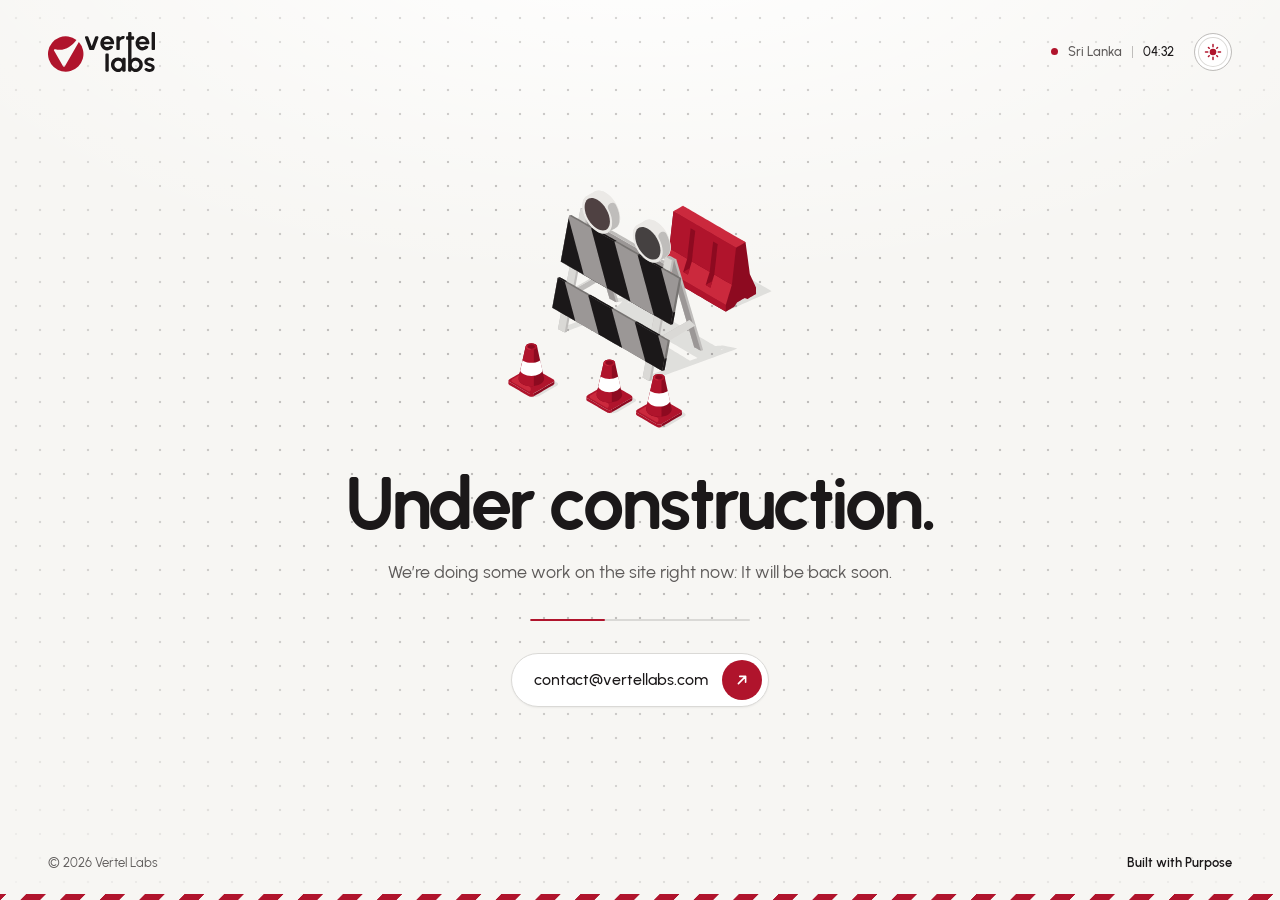
==== index.html @ 3da1b3e1 "add under-construction site first commit, and first publish" ====
<!DOCTYPE html>
<html lang="en">
<head>
  <meta charset="utf-8">
  <meta name="viewport" content="width=device-width, initial-scale=1">
  <meta name="robots" content="noindex, nofollow">
  <title>Vertel Labs</title>
  <meta name="description" content="vertellabs.com is under construction. Write to contact@vertellabs.com.">
  <link rel="canonical" href="https://vertellabs.com/">

  <!-- Vertel Labs brand (from website-kit) -->
  <link rel="preload" href="fonts/VertelRound-Regular.woff2" as="font" type="font/woff2" crossorigin>
  <link rel="preload" href="fonts/VertelRound-Bold.woff2" as="font" type="font/woff2" crossorigin>
  <link rel="stylesheet" href="css/vertel-round.css">
  <link rel="stylesheet" href="css/tokens.css">
  <link rel="icon" href="favicon.ico" sizes="48x48">
  <link rel="icon" href="favicon.svg" type="image/svg+xml">
  <link rel="apple-touch-icon" href="apple-touch-icon.png">
  <link rel="manifest" href="site.webmanifest">
  <meta name="theme-color" content="#F7F6F3" media="(prefers-color-scheme: light)">
  <meta name="theme-color" content="#141213" media="(prefers-color-scheme: dark)">
  <!-- Use the visitor's saved light/dark choice before the page paints (no flash). -->
  <script>document.documentElement.className+=' js intro-on';try{var t=localStorage.getItem('vl-theme');if(t==='light'||t==='dark')document.documentElement.setAttribute('data-theme',t)}catch(e){}</script>

  <meta property="og:type" content="website">
  <meta property="og:site_name" content="Vertel Labs">
  <meta property="og:title" content="Vertel Labs — under construction">
  <meta property="og:description" content="vertellabs.com is under construction. Write to contact@vertellabs.com.">
  <meta property="og:url" content="https://vertellabs.com/">
  <meta property="og:image" content="https://vertellabs.com/icon-512.png">

  <link rel="stylesheet" href="css/site.css?v=14">
</head>
<body class="uc">

  <!-- Intro while the page loads (DRAFT — logo motion isn't in the brand docs yet):
       the Vertel coin is traced, fills in, empties, and the line wipes away, on the dot background.
       It fades out once the page has loaded and the coin is full. Only shows when JavaScript runs.
       Path copied unchanged from assets/coin/crimson/vertel-mark-crimson.svg. -->
  <div class="intro" id="intro" aria-hidden="true">
    <svg class="coin-loader" viewBox="0 0 256 256">
      <path class="cl-coin" pathLength="100" d="M201.92 60.65 L123.2 197 A6 6 0 0 1 112.8 197 L62.74 110.28 A6 6 0 0 1 69.29 100.87 C119.03 113.8 159.35 86.73 188.51 48.38 A100 100 0 1 0 201.92 60.65 Z"/>
    </svg>
  </div>

  <header class="top wrap">
    <a class="logo" href="./" aria-label="Vertel Labs home">
      <img class="only-light" src="logo/vertel-logo-two-line-crimson.svg" alt="Vertel Labs" width="107" height="40">
      <img class="only-dark" src="logo/vertel-logo-two-line-on-dark.svg" alt="Vertel Labs" width="107" height="40">
    </a>
    <div class="top-right">
      <p class="local" aria-label="Local time in Sri Lanka">
        <span class="dot" aria-hidden="true"></span>
        <span>Sri Lanka</span>
        <span class="local-sep" aria-hidden="true"></span>
        <span class="local-time" id="clock">GMT+5:30</span>
      </p>

      <!-- Light/dark switch: a coin. Front = sun or moon, back = Vertel coin mark. -->
      <button class="theme-coin" type="button" id="theme-coin" aria-label="Switch to dark mode" title="Switch light / dark">
        <span class="coin" aria-hidden="true">
          <span class="coin-face coin-front">
            <!-- Vertel Labs light icon: solid sun, long rays at the four main points, short between (like ruler marks) -->
            <svg class="icon-sun" viewBox="0 0 24 24"><circle cx="12" cy="12" r="4.4" fill="currentColor"/><path d="M19 12h3M12 19v3M5 12H2M12 5V2M17.02 17.02l1.06 1.06M6.98 17.02l-1.06 1.06M6.98 6.98L5.92 5.92M17.02 6.98l1.06-1.06" stroke="currentColor" stroke-width="2" stroke-linecap="round"/></svg>
            <!-- Vertel Labs dark icon: slim solid crescent with softened tips, and one small dot -->
            <svg class="icon-moon" viewBox="0 0 24 24"><path d="M8.02 4.81A8.6 8.6 0 1 0 19.19 15.98A8 8 0 0 1 8.02 4.81Z" fill="currentColor" stroke="currentColor" stroke-width="1.3" stroke-linejoin="round"/><circle cx="18.6" cy="5.6" r="1.2" fill="currentColor"/></svg>
          </span>
          <span class="coin-face coin-back">
            <img class="coin-mark only-light" src="logo/vertel-mark-crimson-small.svg" alt="" width="20" height="20">
            <img class="coin-mark only-dark" src="logo/vertel-mark-on-dark-small.svg" alt="" width="20" height="20">
          </span>
        </span>
      </button>
    </div>
  </header>

  <main class="uc-main wrap">
    <div class="uc-art">
      <img class="only-light" src="img/under-construction.svg?v=3" alt="Road barrier with a flashing light and traffic cones" width="805" height="726">
      <img class="only-dark" src="img/under-construction-dark.svg?v=3" alt="Road barrier with a flashing light and traffic cones" width="805" height="726">
    </div>

    <div class="uc-copy">
      <h1>Under construction.</h1>
      <p class="lead">We’re doing some work on the site right now. It will be back soon.</p>

      <div class="progress" aria-hidden="true"><span></span></div>

      <a class="contact-pill" href="mailto:contact@vertellabs.com" aria-label="Email us at contact@vertellabs.com">
        <span class="cp-text">contact@vertellabs.com</span>
        <span class="cp-go" aria-hidden="true">
          <svg viewBox="0 0 20 20"><path d="M6 14L14 6m-6.5 0H14v6.5" fill="none" stroke="currentColor" stroke-width="1.8" stroke-linecap="round" stroke-linejoin="round"/></svg>
        </span>
      </a>
    </div>
  </main>

  <footer class="uc-foot">
    <div class="wrap uc-foot-inner">
      <span>© <span id="year">2026</span> Vertel Labs</span>
      <span class="promise">Built with Purpose</span>
    </div>
    <div class="tape" aria-hidden="true"></div>
  </footer>

  <script src="js/site.js?v=12" defer></script>
</body>
</html>
---- css/vertel-round.css ----
/* Vertel Round v2 — the Vertel Labs brand font.
   Urbanist (SIL OFL 1.1) with every corner rounded like the Vertel Labs logo.
   1. Copy fonts-web/* to /fonts/ on your site.   2. Link this file.   3. Add the preload lines (README). */

@font-face { font-family: "Vertel Round"; font-weight: 400; font-style: normal; font-display: swap;
  src: url("../fonts/VertelRound-Regular.woff2") format("woff2"), url("../fonts/VertelRound-Regular.woff") format("woff"); }
@font-face { font-family: "Vertel Round"; font-weight: 500; font-style: normal; font-display: swap;
  src: url("../fonts/VertelRound-Medium.woff2") format("woff2"), url("../fonts/VertelRound-Medium.woff") format("woff"); }
@font-face { font-family: "Vertel Round"; font-weight: 600; font-style: normal; font-display: swap;
  src: url("../fonts/VertelRound-SemiBold.woff2") format("woff2"), url("../fonts/VertelRound-SemiBold.woff") format("woff"); }
@font-face { font-family: "Vertel Round"; font-weight: 700; font-style: normal; font-display: swap;
  src: url("../fonts/VertelRound-Bold.woff2") format("woff2"), url("../fonts/VertelRound-Bold.woff") format("woff"); }

/* Metric-matched stand-in: while the font downloads (or if it is blocked), the system font is resized
   to take up the same space, so the page does not jump when Vertel Round arrives. */
@font-face { font-family: "Vertel Round Fallback"; font-weight: 100 500;
  src: local("Arial"), local("ArialMT"), local("Liberation Sans"), local("Helvetica"), local("Roboto");
  size-adjust: 97.27%; ascent-override: 97.67%; descent-override: 25.7%; line-gap-override: 0%; }
@font-face { font-family: "Vertel Round Fallback"; font-weight: 600 900;
  src: local("Arial Bold"), local("Arial-BoldMT"), local("Liberation Sans Bold"), local("Helvetica Bold"), local("Roboto Bold");
  size-adjust: 94.55%; ascent-override: 100.48%; descent-override: 26.44%; line-gap-override: 0%; }

:root {
  --font-brand: "Vertel Round", "Vertel Round Fallback", system-ui, -apple-system, "Segoe UI", Roboto, Arial, sans-serif;
}
body { font-family: var(--font-brand); font-weight: 400; }
h1, h2, h3, h4, strong, b { font-weight: 700; }
---- css/tokens.css ----
/* Vertel Labs brand tokens v1.0.0 — keep in sync with tokens.json (change both together).
   Use the role variables (--vl-bg, --vl-text, --vl-accent …) in your CSS; they switch for dark mode automatically. */
:root {
  --vl-crimson: #B0142C;
  --vl-crimson-on-dark: #E73B4E;
  --vl-ground-light: #F7F6F3;
  --vl-ground-dark: #141213;
  --vl-ink: #1B1819;
  --vl-paper: #FFFFFF;
  --vl-crimson-50: #FFF2F1;
  --vl-crimson-100: #FDE3E2;
  --vl-crimson-200: #FAC7C6;
  --vl-crimson-300: #F6A2A1;
  --vl-crimson-400: #F07477;
  --vl-crimson-500: #E73B4E;
  --vl-crimson-600: #CB293D;
  --vl-crimson-700: #B0142C;
  --vl-crimson-800: #8D0A20;
  --vl-crimson-900: #6E0316;
  --vl-crimson-950: #4F000C;
  --vl-neutral-50: #F7F6F3;
  --vl-neutral-100: #EBE9E6;
  --vl-neutral-200: #DAD9D6;
  --vl-neutral-300: #BFBDBB;
  --vl-neutral-400: #9B9796;
  --vl-neutral-500: #777472;
  --vl-neutral-600: #5D5A59;
  --vl-neutral-700: #454141;
  --vl-neutral-800: #2E2A2B;
  --vl-neutral-900: #1B1819;
  --vl-neutral-950: #141213;
  --vl-font: "Vertel Round", "Vertel Round Fallback", system-ui, -apple-system, "Segoe UI", Roboto, Arial, sans-serif;
  --vl-bg: #F7F6F3;
  --vl-surface: #FFFFFF;
  --vl-surface-2: #EBE9E6;
  --vl-border: #DAD9D6;
  --vl-border-strong: #BFBDBB;
  --vl-text: #1B1819;
  --vl-text-muted: #5D5A59;
  --vl-accent: #B0142C;
  --vl-accent-hover: #8D0A20;
  --vl-on-accent: #FFFFFF;
  --vl-accent-soft: #FFF2F1;
  --vl-link: #B0142C;
  --vl-focus: #B0142C;
  color-scheme: light dark;
}
@media (prefers-color-scheme: dark) {
  :root:not([data-theme="light"]) {
    --vl-bg: #141213;
    --vl-surface: #1B1819;
    --vl-surface-2: #2E2A2B;
    --vl-border: #454141;
    --vl-border-strong: #5D5A59;
    --vl-text: #F7F6F3;
    --vl-text-muted: #9B9796;
    --vl-accent: #E73B4E;
    --vl-accent-hover: #F07477;
    --vl-on-accent: #141213;
    --vl-accent-soft: #4F000C;
    --vl-link: #E73B4E;
    --vl-focus: #E73B4E;
  }
}
:root[data-theme="dark"] {
  --vl-bg: #141213;
  --vl-surface: #1B1819;
  --vl-surface-2: #2E2A2B;
  --vl-border: #454141;
  --vl-border-strong: #5D5A59;
  --vl-text: #F7F6F3;
  --vl-text-muted: #9B9796;
  --vl-accent: #E73B4E;
  --vl-accent-hover: #F07477;
  --vl-on-accent: #141213;
  --vl-accent-soft: #4F000C;
  --vl-link: #E73B4E;
  --vl-focus: #E73B4E;
}
---- css/site.css ----
/* Vertel Labs — under construction page.
   Every colour comes from tokens.css (var(--vl-…)). Dark mode follows the visitor's device
   until they choose with the coin switch in the header. */

*, *::before, *::after { box-sizing: border-box; }
html { -webkit-text-size-adjust: 100%; }
body {
  margin: 0;
  font-family: var(--vl-font);
  font-size: 17px;
  line-height: 1.6;
  color: var(--vl-text);
  background: var(--vl-bg);
  -webkit-font-smoothing: antialiased;
  -moz-osx-font-smoothing: grayscale;
}
img, svg { display: block; max-width: 100%; }
h1, h2, p { margin: 0; }
a { color: var(--vl-link); text-decoration: none; }
:focus-visible { outline: 2px solid var(--vl-focus); outline-offset: 3px; border-radius: 6px; }
::selection { background: var(--vl-accent); color: var(--vl-on-accent); }
a, button { -webkit-tap-highlight-color: transparent; }   /* no grey flash on phones */

:root {
  --gutter: clamp(20px, 5vw, 48px);
  --ease: cubic-bezier(.2, .7, .2, 1);
  --shadow: 0 1px 2px color-mix(in srgb, var(--vl-ink) 6%, transparent),
            0 24px 48px -16px color-mix(in srgb, var(--vl-ink) 22%, transparent);
}
.wrap { width: 100%; max-width: calc(1200px + var(--gutter) * 2); margin-inline: auto; padding-inline: var(--gutter); }

/* ── page layout ─────────────────────────────────────── */
body.uc {
  min-height: 100vh; min-height: 100dvh; display: flex; flex-direction: column; overflow-x: clip;
  position: relative; isolation: isolate;
  /* soft light falling from the top of the page */
  background:
    radial-gradient(90% 60% at 50% -10%, var(--vl-surface) 0%, transparent 70%) fixed,
    var(--vl-bg);
}
/* Whole-page dot grid: fine dots every 24px, strongest in the middle
   and fading out toward the edges so the page stays calm.
   After the intro, the dots spread out in a soft circle from the coin (screen centre):
   --dots-r grows from 0 to past the corners. */
@property --dots-r { syntax: "<length>"; inherits: false; initial-value: 0px; }
body.uc::before {
  content: ""; position: fixed; inset: 0; z-index: -1; pointer-events: none;
  background-image: radial-gradient(circle at center, var(--vl-border-strong) 1.2px, transparent 1.6px);
  background-size: 24px 24px;
  background-position: center center;
  --dots-r: calc(75vmax + 200px);
  -webkit-mask-image:
    radial-gradient(circle at 50% 50%, #000 calc(var(--dots-r) - 200px), transparent var(--dots-r)),
    radial-gradient(ellipse 80% 75% at 50% 45%, #000 30%, transparent 100%);
  mask-image:
    radial-gradient(circle at 50% 50%, #000 calc(var(--dots-r) - 200px), transparent var(--dots-r)),
    radial-gradient(ellipse 80% 75% at 50% 45%, #000 30%, transparent 100%);
  -webkit-mask-composite: source-in;
  mask-composite: intersect;
  transition: --dots-r 1.6s cubic-bezier(.25, .6, .2, 1);
}
/* while the intro is up the dots are hidden (8s safety in case the script never runs) */
.intro-on body.uc::before { --dots-r: 0px; animation: dots-safety 0s linear 8s forwards; }
@keyframes dots-safety { to { --dots-r: calc(75vmax + 200px); } }

.top {
  display: flex; align-items: center; justify-content: space-between; gap: 16px;
  padding-top: clamp(16px, 4vh, 32px); padding-bottom: clamp(12px, 3vh, 32px);
}
.logo { display: inline-block; border-radius: 4px; flex: none; }
.logo img { height: clamp(32px, 5vh, 40px); width: auto; }

/* header right: where we are + local time */
.local {
  display: inline-flex; align-items: center; gap: 10px;
  font-size: 13px; font-weight: 500; color: var(--vl-text-muted); white-space: nowrap;
}
.local-sep { width: 1px; height: 12px; background: var(--vl-border-strong); }
.local-time { color: var(--vl-text); font-variant-numeric: tabular-nums; }
.dot { position: relative; width: 7px; height: 7px; flex: none; border-radius: 50%; background: var(--vl-accent); }
.dot::after {
  content: ""; position: absolute; inset: -4px; border-radius: 50%;
  border: 1.5px solid var(--vl-accent); opacity: 0;
  animation: ping 2.4s var(--ease) infinite;
}
@keyframes ping { 0% { transform: scale(.4); opacity: .7; } 80%, 100% { transform: scale(1.3); opacity: 0; } }

.top-right { display: flex; align-items: center; gap: clamp(12px, 2.4vw, 20px); }

/* ── light / dark ─────────────────────────────────────
   Follows the device until the visitor flips the coin; their choice is then
   saved as <html data-theme="light|dark"> (tokens.css switches the colours). */
:root[data-theme="light"] { color-scheme: light; }
:root[data-theme="dark"]  { color-scheme: dark; }
.only-dark { display: none !important; }
@media (prefers-color-scheme: dark) {
  :root:not([data-theme="light"]) .only-light { display: none !important; }
  :root:not([data-theme="light"]) .only-dark  { display: block !important; }
}
:root[data-theme="dark"] .only-light { display: none !important; }
:root[data-theme="dark"] .only-dark  { display: block !important; }

/* The switch: a coin. Front shows the sun (light) or moon (dark); the back shows
   the Vertel coin mark (official small cut). A click turns it over once. */
.theme-coin {
  position: relative; flex: none;
  width: 38px; height: 38px; padding: 0;
  border: 0; border-radius: 50%; background: none; color: var(--vl-text);
  cursor: pointer; perspective: 240px;
}
.coin { position: absolute; inset: 0; display: block; transform-style: preserve-3d; }
.coin-face {
  position: absolute; inset: 0; display: grid; place-items: center;
  border-radius: 50%; border: 1px solid var(--vl-border-strong); background: var(--vl-surface);
  backface-visibility: hidden; -webkit-backface-visibility: hidden;
  box-shadow: inset 0 0 0 3px var(--vl-surface), inset 0 0 0 4px var(--vl-border); /* coin rim */
  transition: border-color .2s var(--ease);
}
.coin-back { transform: rotateY(180deg); }
.coin-face svg { width: 18px; height: 18px; grid-area: 1 / 1; }
.coin-mark { grid-area: 1 / 1; width: 20px; height: 20px; }
.icon-sun { color: var(--vl-accent); }
.icon-moon { display: none; }
@media (hover: hover) { .theme-coin:hover .coin-face { border-color: var(--vl-text-muted); } }
.theme-coin { transition: transform .15s var(--ease); }
.theme-coin:active { transform: scale(.94); }   /* a small press */
.theme-coin:focus-visible { outline-offset: 4px; border-radius: 50%; }
/* dark (chosen, or from the device) shows the moon */
@media (prefers-color-scheme: dark) {
  :root:not([data-theme="light"]) .icon-sun  { display: none; }
  :root:not([data-theme="light"]) .icon-moon { display: block; }
}
:root[data-theme="dark"] .icon-sun  { display: none; }
:root[data-theme="dark"] .icon-moon { display: block; }

/* the new theme spreads out in a circle from the coin (browsers with View Transitions) */
/* The clip is set here in CSS (not started later from script), so the very first frame
   already shows only the old page: no flash of the new theme before the wave. */
::view-transition-old(root), ::view-transition-new(root) { animation: none; mix-blend-mode: normal; }
:root.vt-coin::view-transition-new(root) { animation: vt-wave .6s cubic-bezier(.3, .6, .2, 1) both; }
@keyframes vt-wave {
  from { clip-path: circle(0px at var(--vt-x) var(--vt-y)); }
  to   { clip-path: circle(var(--vt-r) at var(--vt-x) var(--vt-y)); }
}
/* colours change in one step during the switch (no half-faded borders inside the wave) */
:root.vt-coin *, :root.vt-coin *::before, :root.vt-coin *::after { transition: none !important; }

/* centred column: picture → headline → line → contact */
/* Sizes follow both screen width and height, so it fits on any screen without scrolling. */
.uc-main {
  flex: 1; display: flex; flex-direction: column; align-items: center; justify-content: center;
  text-align: center; padding-top: clamp(0px, 2vh, 16px); padding-bottom: clamp(24px, 6vh, 64px);
}
.uc-copy { display: flex; flex-direction: column; align-items: center; }
.uc-art { display: block; width: clamp(140px, min(42vw, 30vh), 300px); margin-bottom: clamp(18px, 4vh, 44px); }
.uc-art img { width: 100%; height: auto; }

h1 {
  font-weight: 700; font-size: clamp(34px, min(8.6vw, 8.2vh), 84px);
  line-height: 1; letter-spacing: -.035em;
}
.lead { margin-top: clamp(10px, 2vh, 18px); font-size: clamp(15px, min(1.4vw, 2.2vh), 19px); color: var(--vl-text-muted); max-width: 30em; text-wrap: balance; }

/* slow "work in progress" line */
.progress {
  position: relative; overflow: hidden;
  width: min(220px, 60%); height: 2px; margin-top: clamp(18px, 3.6vh, 32px);
  background: var(--vl-border); border-radius: 2px;
}
.progress span {
  position: absolute; inset: 0 auto 0 0; width: 34%;
  background: var(--vl-accent); border-radius: 2px;
  animation: work 2.8s var(--ease) infinite;
}
@keyframes work { 0% { transform: translateX(-100%); } 100% { transform: translateX(300%); } }

/* ── intro while the page loads (draft) ─────────────────
   Covers the page (plain background, no dots) with the coin animation, then fades out
   while the page's dots spread out from the coin.
   Only with JavaScript (html.js); a safety fade after 8s in case the script never runs.
   Coin colour: crimson on light, off-white on dark (never the bright red in the logo). */
.intro { display: none; }
.js .intro {
  position: fixed; inset: 0; z-index: 100;
  display: grid; place-items: center;
  background: var(--vl-bg);
  transition: opacity .6s var(--ease), visibility 0s linear .6s;
  animation: intro-safety 0s linear 8s forwards;
}
.js .intro.is-done { opacity: 0; visibility: hidden; }
@keyframes intro-safety { to { opacity: 0; visibility: hidden; } }
.coin-loader {
  position: relative; display: block; overflow: visible;
  width: clamp(48px, 7vmin, 64px); height: clamp(48px, 7vmin, 64px);
  color: var(--vl-crimson);
  transition: transform .6s var(--ease);
}
.intro.is-done .coin-loader { transform: scale(.92); }
.cl-coin {
  fill: currentColor; stroke: currentColor; stroke-width: 5;   /* about 1.2px */
  stroke-linejoin: round; stroke-linecap: butt;
  stroke-dasharray: 100 101; stroke-dashoffset: 100;
  fill-opacity: 0;
  animation: cl-trace 3.6s cubic-bezier(.45, 0, .25, 1) infinite;
}
/* draw → fill → empty back to the line → the line runs on and wipes itself away
   (same direction it was drawn). It ends empty, exactly where it starts: no jump. */
@keyframes cl-trace {
  0%   { stroke-dashoffset: 100;  stroke-opacity: 1; fill-opacity: 0; }
  34%  { stroke-dashoffset: 0;    stroke-opacity: 1; fill-opacity: 0; }   /* outline traced */
  46%  { stroke-dashoffset: 0;    stroke-opacity: 0; fill-opacity: 1; }   /* the exact coin */
  64%  { stroke-dashoffset: 0;    stroke-opacity: 0; fill-opacity: 1; }   /* hold */
  74%  { stroke-dashoffset: 0;    stroke-opacity: 1; fill-opacity: 0; }   /* back to the line */
  100% { stroke-dashoffset: -100; stroke-opacity: 1; fill-opacity: 0; }   /* line wipes away */
}
@media (prefers-color-scheme: dark) { :root:not([data-theme="light"]) .coin-loader { color: var(--vl-ground-light); } }
:root[data-theme="dark"] .coin-loader { color: var(--vl-ground-light); }

/* contact pill: the email address with a round "go" mark */
.contact-pill {
  display: inline-flex; align-items: center; gap: 14px;
  margin-top: clamp(18px, 3.6vh, 32px); padding: 6px 6px 6px 22px; max-width: 100%;
  border: 1px solid var(--vl-border); border-radius: 999px;
  background: var(--vl-surface); color: var(--vl-text);
  font-weight: 500; font-size: 16px; line-height: 1;
  box-shadow: 0 1px 2px color-mix(in srgb, var(--vl-ink) 5%, transparent);
  transition: border-color .25s var(--ease), box-shadow .25s var(--ease), transform .25s var(--ease);
}
/* hover lift only with a mouse, so it never sticks after a tap on a phone */
@media (hover: hover) {
  .contact-pill:hover { border-color: var(--vl-border-strong); box-shadow: var(--shadow); transform: translateY(-1px); }
  .contact-pill:hover .cp-go { background: var(--vl-accent-hover); }
  .contact-pill:hover .cp-go svg { transform: rotate(45deg); }
}
.contact-pill:active { transform: scale(.98); }
.contact-pill:focus-visible { border-radius: 999px; }
.cp-go {
  display: grid; place-items: center; width: 40px; height: 40px; flex: none;
  border-radius: 50%; background: var(--vl-accent); color: var(--vl-on-accent);
  transition: background-color .25s var(--ease);
}
.cp-go svg { width: 18px; height: 18px; transition: transform .3s var(--ease); }


.uc-foot { font-size: 13px; color: var(--vl-text-muted); }
.uc-foot-inner { display: flex; justify-content: space-between; gap: 8px 16px; flex-wrap: wrap; padding-top: clamp(12px, 2.4vh, 20px); padding-bottom: clamp(12px, 2.4vh, 20px); }
.promise { font-weight: 600; color: var(--vl-text); }
.tape {
  height: 6px;
  background: repeating-linear-gradient(-45deg, var(--vl-accent) 0 14px, var(--vl-bg) 14px 28px);
  background-size: 39.6px 6px; /* 28 × √2 = one seamless stripe */
  animation: march 1.6s linear infinite;
}
@keyframes march { to { background-position: 39.6px 0; } }

/* ── buttons & links ─────────────────────────────────── */
.btn {
  display: inline-flex; align-items: center; justify-content: center; gap: 10px;
  font: inherit; font-weight: 600; font-size: 16px; line-height: 1;
  padding: 16px 26px; border-radius: 12px; border: 1px solid transparent;
  cursor: pointer; white-space: nowrap;
  transition: background-color .2s var(--ease), border-color .2s var(--ease), transform .2s var(--ease);
}
.btn:active { transform: translateY(1px); }
.btn-primary { background: var(--vl-accent); color: var(--vl-on-accent); }
.btn-primary:hover { background: var(--vl-accent-hover); }

/* used by the 404 page */
h2 { font-weight: 700; font-size: clamp(24px, 3vw, 32px); line-height: 1.15; letter-spacing: -.02em; }

/* ── small screens ───────────────────────────────────── */
@media (max-width: 600px) {
  .logo img { height: 32px; }
  .contact-pill { font-size: 15px; padding-left: 18px; gap: 12px; }
}
/* phones: keep the header on one line next to the coin */
@media (max-width: 440px) {
  .local-country { display: none; }
  .theme-coin { width: 34px; height: 34px; }
  .coin-face svg { width: 16px; height: 16px; }
  .coin-mark { width: 18px; height: 18px; }
}
@media (max-width: 380px) {
  .contact-pill { font-size: 14px; padding-left: 16px; gap: 10px; }
  .cp-go { width: 36px; height: 36px; }
}
/* short landscape screens (phones on their side): picture beside the words */
@media (orientation: landscape) and (max-height: 560px) {
  .uc-main { flex-direction: row; gap: clamp(24px, 6vw, 64px); text-align: left; padding-bottom: 16px; }
  .uc-copy { align-items: flex-start; }
  .uc-art { width: clamp(140px, 48vh, 260px); margin: 0; flex: none; }
  h1 { font-size: clamp(30px, 10vh, 56px); }
  .lead { font-size: 15px; }
}
@media (prefers-reduced-motion: reduce) {
  .dot::after, .progress span, .tape, .cl-coin { animation: none; }
  .progress span { width: 40%; }
  .cl-coin { fill-opacity: 1; stroke: none; }
  body.uc::before { transition: none; }
}
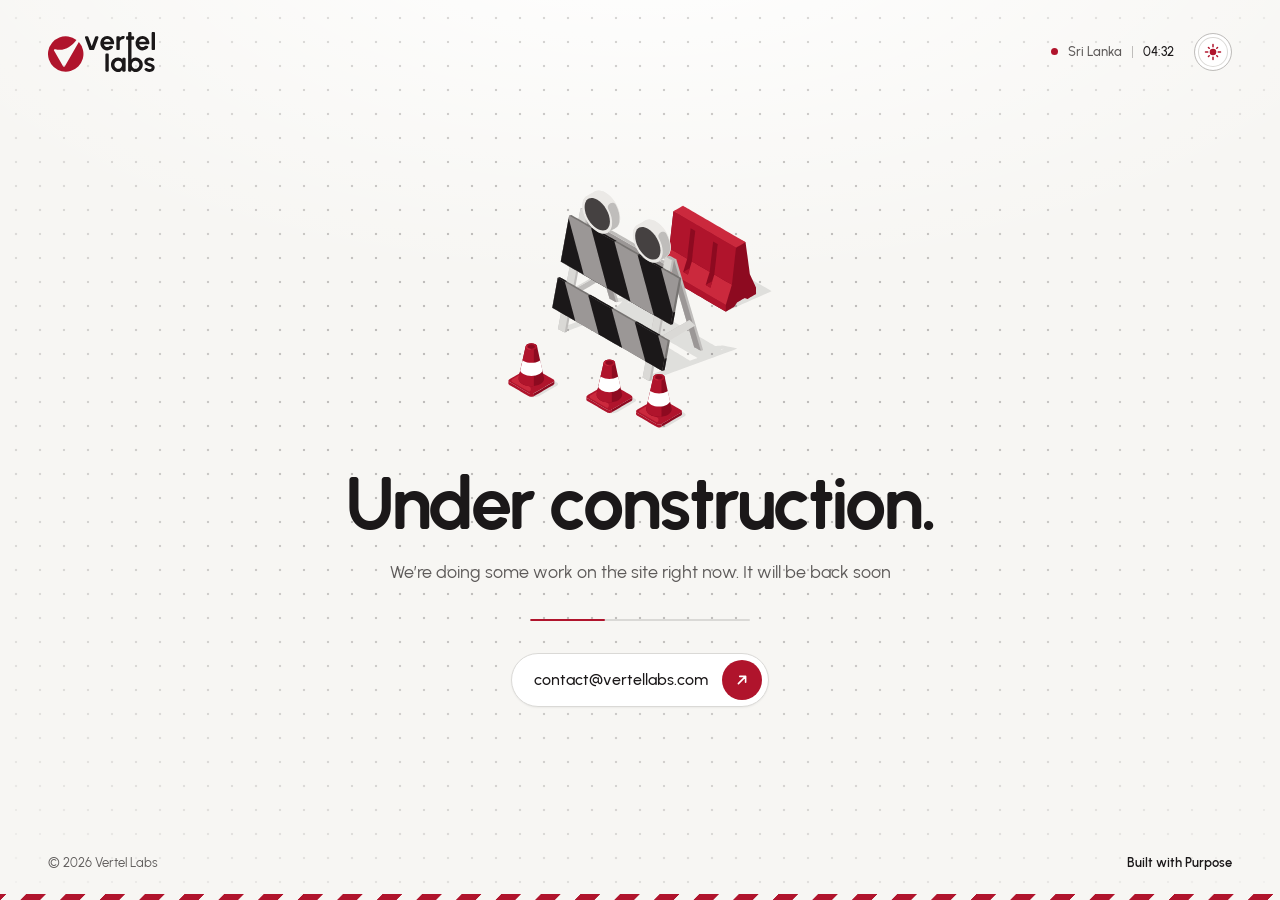
==== commit 05ab88ac: "commit site change test removed the full stop of "will be back soon"" ====
--- a/index.html
+++ b/index.html
@@ -82,7 +82,7 @@
 
     <div class="uc-copy">
       <h1>Under construction.</h1>
-      <p class="lead">We’re doing some work on the site right now. It will be back soon.</p>
+      <p class="lead">We’re doing some work on the site right now. It will be back soon</p>
 
       <div class="progress" aria-hidden="true"><span></span></div>
 
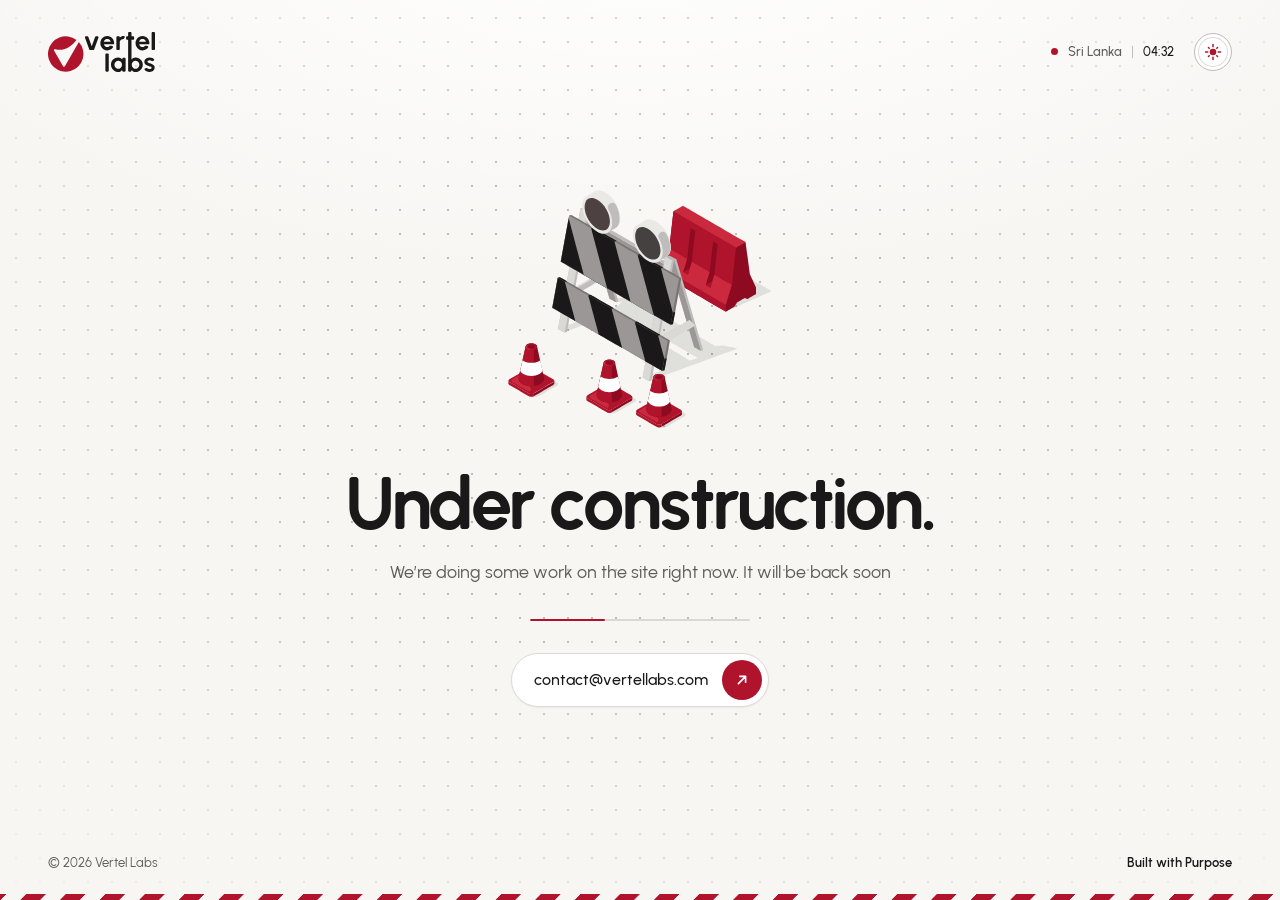
==== commit 8d5a4d9f: "og card upload with link first try" ====
--- a/index.html
+++ b/index.html
@@ -24,10 +24,15 @@
 
   <meta property="og:type" content="website">
   <meta property="og:site_name" content="Vertel Labs">
-  <meta property="og:title" content="Vertel Labs — under construction">
-  <meta property="og:description" content="vertellabs.com is under construction. Write to contact@vertellabs.com.">
+  <meta property="og:title" content="Vertel Labs">
+  <meta property="og:description" content="Digital Solutions for Businesses in Sri Lanka">
   <meta property="og:url" content="https://vertellabs.com/">
-  <meta property="og:image" content="https://vertellabs.com/icon-512.png">
+  <meta property="og:image" content="https://vertellabs.com/img/og-card.png">
+  <meta property="og:image:width" content="1200">
+  <meta property="og:image:height" content="630">
+  <meta property="og:image:alt" content="Vertel Labs">
+  <meta property="og:locale" content="en_US">
+  <meta name="twitter:card" content="summary_large_image">
 
   <link rel="stylesheet" href="css/site.css?v=14">
 </head>
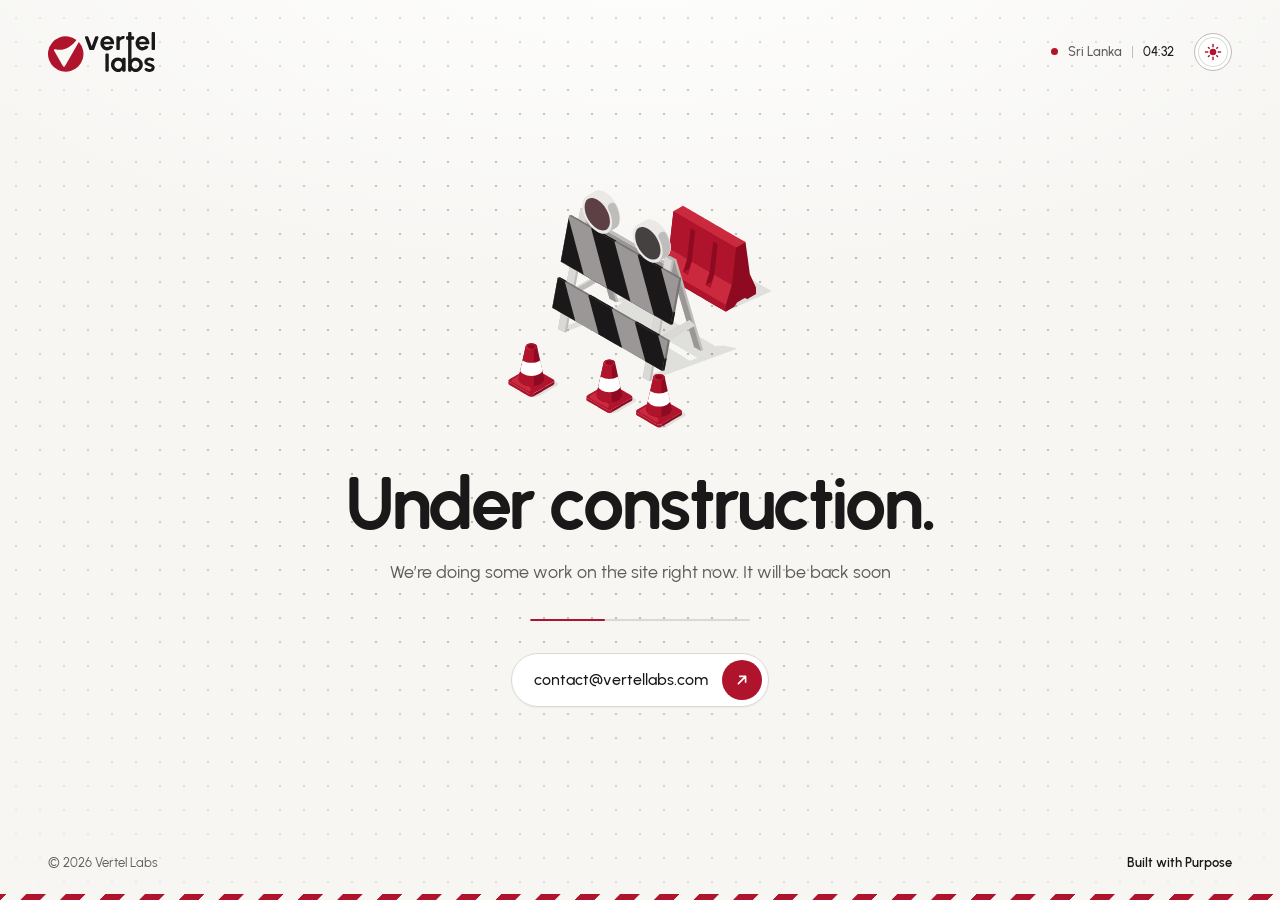
==== commit 16159dcb: "add whatsapp - chat.vertellabs thumbnail redirect" ====
--- a/index.html
+++ b/index.html
@@ -33,6 +33,7 @@
   <meta property="og:image:alt" content="Vertel Labs">
   <meta property="og:locale" content="en_US">
   <meta name="twitter:card" content="summary_large_image">
+  <script>if(location.search==='?chat')location.replace('https://wa.me/message/AU7N3AUUT7OIB1')</script>
 
   <link rel="stylesheet" href="css/site.css?v=14">
 </head>
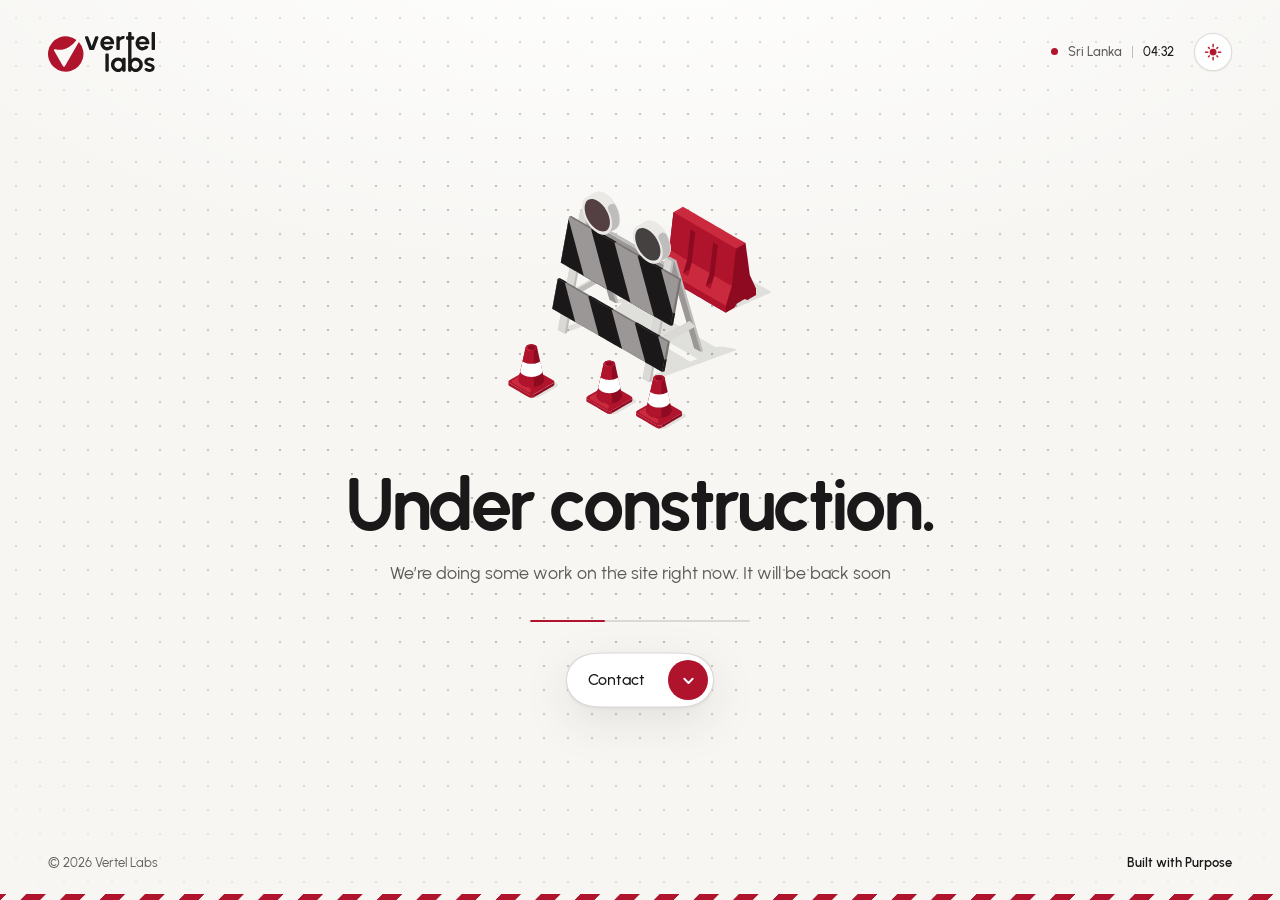
==== commit f0bbf189: "blob on contact. chat.whatsapp on contact with blob effect" ====
--- a/index.html
+++ b/index.html
@@ -35,7 +35,7 @@
   <meta name="twitter:card" content="summary_large_image">
   <script>if(location.search==='?chat')location.replace('https://wa.me/message/AU7N3AUUT7OIB1')</script>
 
-  <link rel="stylesheet" href="css/site.css?v=14">
+  <link rel="stylesheet" href="css/site.css?v=51">
 </head>
 <body class="uc">
 
@@ -62,9 +62,12 @@
         <span class="local-time" id="clock">GMT+5:30</span>
       </p>
 
-      <!-- Light/dark switch: a coin. Front = sun or moon, back = Vertel coin mark. -->
+      <!-- Light/dark switch: a real coin with a thin edge. Front = sun or moon, back = Vertel coin mark.
+           A click turns it over in place, through the Vertel side, onto the new mode's side;
+           the new theme pours out of it as the Vertel side faces us. -->
       <button class="theme-coin" type="button" id="theme-coin" aria-label="Switch to dark mode" title="Switch light / dark">
         <span class="coin" aria-hidden="true">
+          <span class="coin-edge"></span>
           <span class="coin-face coin-front">
             <!-- Vertel Labs light icon: solid sun, long rays at the four main points, short between (like ruler marks) -->
             <svg class="icon-sun" viewBox="0 0 24 24"><circle cx="12" cy="12" r="4.4" fill="currentColor"/><path d="M19 12h3M12 19v3M5 12H2M12 5V2M17.02 17.02l1.06 1.06M6.98 17.02l-1.06 1.06M6.98 6.98L5.92 5.92M17.02 6.98l1.06-1.06" stroke="currentColor" stroke-width="2" stroke-linecap="round"/></svg>
@@ -92,12 +95,44 @@
 
       <div class="progress" aria-hidden="true"><span></span></div>
 
-      <a class="contact-pill" href="mailto:contact@vertellabs.com" aria-label="Email us at contact@vertellabs.com">
-        <span class="cp-text">contact@vertellabs.com</span>
-        <span class="cp-go" aria-hidden="true">
-          <svg viewBox="0 0 20 20"><path d="M6 14L14 6m-6.5 0H14v6.5" fill="none" stroke="currentColor" stroke-width="1.8" stroke-linecap="round" stroke-linejoin="round"/></svg>
-        </span>
-      </a>
+      <!-- Contact: one pill that splits like liquid into WhatsApp and Email.
+           The shapes (.ct-goo) are drawn behind and melted together by the #vl-goo filter;
+           the words and links sit on top, sharp. Without JavaScript both links just show. -->
+      <div class="ct" id="contact">
+        <div class="ct-goo" aria-hidden="true">
+          <span class="ct-shape p-main"></span>
+          <span class="ct-shape p-a"></span>
+          <span class="ct-shape p-b"></span>
+          <span class="ct-shape p-a2"></span>
+          <span class="ct-shape p-b2"></span>
+          <span class="ct-shape p-ai"></span>
+          <span class="ct-shape p-bi"></span>
+        </div>
+
+        <button class="ct-toggle p-main" type="button" id="contact-toggle" aria-expanded="false" aria-controls="contact">
+          <span class="ct-label">Contact</span>
+          <!-- a chevron: "this opens". It turns over to point up (close) when the options are out. -->
+          <span class="ct-x" aria-hidden="true">
+            <svg viewBox="0 0 20 20"><path d="M5.6 8.2 10 12.6l4.4-4.4" fill="none" stroke="currentColor" stroke-width="2" stroke-linecap="round" stroke-linejoin="round"/></svg>
+          </span>
+        </button>
+
+        <a class="ct-opt p-a" href="https://chat.vertellabs.com" target="_blank" rel="noopener">
+          <span class="ct-in">
+          <!-- the WhatsApp logo (glyph from Simple Icons, CC0) -->
+          <span class="ct-ico ct-ico-wa" aria-hidden="true">
+            <svg viewBox="0 0 24 24"><path fill="currentColor" d="M17.472 14.382c-.297-.149-1.758-.867-2.03-.967-.273-.099-.471-.148-.67.15-.197.297-.767.966-.94 1.164-.173.199-.347.223-.644.075-.297-.15-1.255-.463-2.39-1.475-.883-.788-1.48-1.761-1.653-2.059-.173-.297-.018-.458.13-.606.134-.133.298-.347.446-.52.149-.174.198-.298.298-.497.099-.198.05-.371-.025-.52-.075-.149-.669-1.612-.916-2.207-.242-.579-.487-.5-.669-.51-.173-.008-.371-.01-.57-.01-.198 0-.52.074-.792.372-.272.297-1.04 1.016-1.04 2.479 0 1.462 1.065 2.875 1.213 3.074.149.198 2.096 3.2 5.077 4.487.709.306 1.262.489 1.694.625.712.227 1.36.195 1.871.118.571-.085 1.758-.719 2.006-1.413.248-.694.248-1.289.173-1.413-.074-.124-.272-.198-.57-.347m-5.421 7.403h-.004a9.87 9.87 0 0 1-5.031-1.378l-.361-.214-3.741.982.998-3.648-.235-.374a9.86 9.86 0 0 1-1.51-5.26c.001-5.45 4.436-9.884 9.888-9.884 2.64 0 5.122 1.03 6.988 2.898a9.825 9.825 0 0 1 2.893 6.994c-.003 5.45-4.437 9.884-9.885 9.884m8.413-18.297A11.815 11.815 0 0 0 12.05 0C5.495 0 .16 5.335.157 11.892c0 2.096.547 4.142 1.588 5.945L.057 24l6.305-1.654a11.882 11.882 0 0 0 5.683 1.448h.005c6.554 0 11.89-5.335 11.893-11.893a11.821 11.821 0 0 0-3.48-8.413Z"/></svg>
+          </span>
+          <span class="ct-words"><span class="ct-name">WhatsApp</span><span class="ct-addr">chat.vertellabs.com</span></span></span>
+        </a>
+        <a class="ct-opt p-b" href="mailto:contact@vertellabs.com">
+          <span class="ct-in">
+          <span class="ct-ico" aria-hidden="true">
+            <svg viewBox="0 0 20 20"><rect x="3" y="4.8" width="14" height="10.4" rx="2.4" fill="none" stroke="currentColor" stroke-width="1.7"/><path d="M3.8 6.4l6.2 4.4 6.2-4.4" fill="none" stroke="currentColor" stroke-width="1.7" stroke-linecap="round" stroke-linejoin="round"/></svg>
+          </span>
+          <span class="ct-words"><span class="ct-name">Email</span><span class="ct-addr">contact@vertellabs.com</span></span></span>
+        </a>
+      </div>
     </div>
   </main>
 
@@ -109,6 +144,19 @@
     <div class="tape" aria-hidden="true"></div>
   </footer>
 
-  <script src="js/site.js?v=12" defer></script>
+  <!-- the liquid: blur the shapes, then cut the blur back to a hard edge, so shapes that come
+       close melt into one; then a 1px rim in the border colour around the whole blob -->
+  <svg class="defs" width="0" height="0" aria-hidden="true" focusable="false">
+    <filter id="vl-goo" x="-20%" y="-40%" width="140%" height="180%" color-interpolation-filters="sRGB">
+      <feGaussianBlur in="SourceGraphic" stdDeviation="9" result="blur"/>
+      <feColorMatrix in="blur" type="matrix" values="1 0 0 0 0  0 1 0 0 0  0 0 1 0 0  0 0 0 24 -11" result="goo"/>
+      <feMorphology in="goo" operator="dilate" radius="1" result="rim-shape"/>
+      <feFlood class="goo-rim" result="rim-colour"/>
+      <feComposite in="rim-colour" in2="rim-shape" operator="in" result="rim"/>
+      <feMerge><feMergeNode in="rim"/><feMergeNode in="goo"/></feMerge>
+    </filter>
+  </svg>
+
+  <script src="js/site.js?v=15" defer></script>
 </body>
 </html>
--- a/css/site.css
+++ b/css/site.css
@@ -109,19 +109,32 @@
   cursor: pointer; perspective: 240px;
 }
 .coin { position: absolute; inset: 0; display: block; transform-style: preserve-3d; }
+/* two faces 3px apart, with an edge between them, so it reads as a real coin when it turns */
+/* One quiet ring, not a hard outline: the old double rim (a dark line plus an inner one)
+   read as a black stroke drawn round the sun on the pale page. */
 .coin-face {
-  position: absolute; inset: 0; display: grid; place-items: center;
-  border-radius: 50%; border: 1px solid var(--vl-border-strong); background: var(--vl-surface);
+  position: absolute; inset: 0; display: grid; place-items: center; overflow: hidden;
+  border-radius: 50%; border: 1px solid var(--vl-border); background: var(--vl-surface);
   backface-visibility: hidden; -webkit-backface-visibility: hidden;
-  box-shadow: inset 0 0 0 3px var(--vl-surface), inset 0 0 0 4px var(--vl-border); /* coin rim */
-  transition: border-color .2s var(--ease);
-}
-.coin-back { transform: rotateY(180deg); }
+  box-shadow: 0 1px 2px color-mix(in srgb, var(--vl-ink) 5%, transparent);   /* it sits on the page, not cut into it */
+  transition: border-color .2s var(--ease), box-shadow .2s var(--ease);
+}
+.coin-front { transform: translateZ(1.5px); }
+.coin-back  { transform: rotateY(180deg) translateZ(1.5px); }
+.coin-edge {
+  position: absolute; top: 3px; bottom: 3px; left: 50%; width: 3px; margin-left: -1.5px;
+  border-radius: 2px; background: var(--vl-border); transform: rotateY(90deg);
+}
 .coin-face svg { width: 18px; height: 18px; grid-area: 1 / 1; }
 .coin-mark { grid-area: 1 / 1; width: 20px; height: 20px; }
 .icon-sun { color: var(--vl-accent); }
 .icon-moon { display: none; }
-@media (hover: hover) { .theme-coin:hover .coin-face { border-color: var(--vl-text-muted); } }
+@media (hover: hover) {
+  .theme-coin:hover .coin-face {
+    border-color: var(--vl-border-strong);
+    box-shadow: 0 2px 6px color-mix(in srgb, var(--vl-ink) 9%, transparent);
+  }
+}
 .theme-coin { transition: transform .15s var(--ease); }
 .theme-coin:active { transform: scale(.94); }   /* a small press */
 .theme-coin:focus-visible { outline-offset: 4px; border-radius: 50%; }
@@ -133,15 +146,12 @@
 :root[data-theme="dark"] .icon-sun  { display: none; }
 :root[data-theme="dark"] .icon-moon { display: block; }
 
-/* the new theme spreads out in a circle from the coin (browsers with View Transitions) */
-/* The clip is set here in CSS (not started later from script), so the very first frame
-   already shows only the old page: no flash of the new theme before the wave. */
+/* the new theme pours out of the coin like liquid: a wobbly blob that grows and settles round
+   (browsers with View Transitions). site.js writes the blob's frames into @keyframes vt-liquid
+   just before the switch; the animation itself is set here in CSS (not started later from
+   script), so the very first frame already shows only the old page: no flash of the new theme. */
 ::view-transition-old(root), ::view-transition-new(root) { animation: none; mix-blend-mode: normal; }
-:root.vt-coin::view-transition-new(root) { animation: vt-wave .6s cubic-bezier(.3, .6, .2, 1) both; }
-@keyframes vt-wave {
-  from { clip-path: circle(0px at var(--vt-x) var(--vt-y)); }
-  to   { clip-path: circle(var(--vt-r) at var(--vt-x) var(--vt-y)); }
-}
+:root.vt-coin::view-transition-new(root) { animation: vt-liquid .9s linear both; }
 /* colours change in one step during the switch (no half-faded borders inside the wave) */
 :root.vt-coin *, :root.vt-coin *::before, :root.vt-coin *::after { transition: none !important; }
 
@@ -216,30 +226,206 @@
 @media (prefers-color-scheme: dark) { :root:not([data-theme="light"]) .coin-loader { color: var(--vl-ground-light); } }
 :root[data-theme="dark"] .coin-loader { color: var(--vl-ground-light); }
 
-/* contact pill: the email address with a round "go" mark */
-.contact-pill {
-  display: inline-flex; align-items: center; gap: 14px;
-  margin-top: clamp(18px, 3.6vh, 32px); padding: 6px 6px 6px 22px; max-width: 100%;
-  border: 1px solid var(--vl-border); border-radius: 999px;
-  background: var(--vl-surface); color: var(--vl-text);
-  font-weight: 500; font-size: 16px; line-height: 1;
-  box-shadow: 0 1px 2px color-mix(in srgb, var(--vl-ink) 5%, transparent);
-  transition: border-color .25s var(--ease), box-shadow .25s var(--ease), transform .25s var(--ease);
-}
-/* hover lift only with a mouse, so it never sticks after a tap on a phone */
+/* ── contact: one pill that splits like liquid into WhatsApp and Email ──────────
+   Two layers in the same place:
+   · .ct-goo   — plain shapes only, melted together by the #vl-goo SVG filter (blur → hard edge),
+                 so when they pull apart a neck of "liquid" stretches between them;
+   · on top    — the real button and links, sharp, moving with their shapes.
+   Open = .ct.is-open (set by site.js). Without JavaScript the two links simply show. */
+.ct {
+  /* sizes (wide screens: WhatsApp | chevron | Email side by side) */
+  --main-w: 148px; --main-h: 52px;      /* the closed "Contact" pill */
+  --knob: 48px;                         /* the round chevron it shrinks into */
+  --card-w: 236px; --card-h: 60px;      /* each option */
+  --gap: 6px;                           /* space between pieces: small, so the liquid neck stays */
+  --ox: 0px;                            /* shifts the open set sideways (used when the column is left-aligned) */
+  --ox-abs: 0px;                        /* the same shift without its sign, so the liquid box stays centred */
+  /* where each piece sits when open (from the centre of the closed pill) */
+  --ax: calc(var(--ox) - var(--card-w) / 2 - var(--knob) / 2 - var(--gap)); --ay: 0px;
+  --bx: calc(var(--ox) + var(--card-w) / 2 + var(--knob) / 2 + var(--gap)); --by: 0px;
+  --kx: var(--ox); --ky: 0px;
+  /* motion */
+  --spring: cubic-bezier(.3, 1.35, .45, 1);   /* overshoots a little and settles */
+  --pull: cubic-bezier(.55, 0, .3, 1);        /* drawn back in */
+  --fling: cubic-bezier(.2, 1.2, .3, 1);      /* thrown out, settles with a small overshoot */
+  --fling-soft: cubic-bezier(.35, 1.15, .4, 1); /* the same, but leaves more slowly so the neck can stretch */
+  --jelly: cubic-bezier(.3, 1.7, .45, 1);     /* wobbles past its size and back, like a drop */
+  --suck: cubic-bezier(.65, 0, .25, 1);       /* slow start, then pulled in fast */
+  --settle: cubic-bezier(.45, 0, .15, 1);     /* smooth, no bounce */
+
+  position: relative; flex: none;
+  width: var(--main-w); height: var(--main-h);
+  margin-top: clamp(18px, 3.6vh, 32px);
+}
+
+/* the liquid layer: a box just bigger than the open set, so the blur has room on every side
+   (no bigger, or it would stick out past a phone's screen) */
+.ct-goo {
+  position: absolute; pointer-events: none;
+  inset: -50px calc((var(--main-w) - var(--card-w) * 2 - var(--knob) - var(--gap) * 2) / 2 - 24px);
+  filter: url(#vl-goo) drop-shadow(0 1px 1px color-mix(in srgb, var(--vl-ink) 5%, transparent))
+                       drop-shadow(0 14px 22px color-mix(in srgb, var(--vl-ink) 9%, transparent));
+}
+.goo-rim { flood-color: var(--vl-border); }
+.defs { position: absolute; width: 0; height: 0; overflow: hidden; }
+
+/* every piece is placed from the centre */
+.ct-shape, .ct-toggle, .ct-opt { position: absolute; left: 50%; top: 50%; }
+.ct-shape { background: var(--vl-surface); border-radius: 999px; }
+
+/* closed: everything sits inside the "Contact" pill.
+   Closing: the options shrink to drops, get sucked back in, and the pill swells up after
+   swallowing them (wobbling past its size and settling). */
+.ct-shape.p-main, .ct-toggle {
+  width: var(--main-w); height: var(--main-h);
+  translate: -50% -50%;
+  transition: width .85s var(--jelly) .3s, height .7s var(--jelly) .34s, translate .6s var(--fling) .2s;
+}
+.ct-shape.p-a, .ct-shape.p-b {
+  width: 40px; height: 40px; translate: -50% -50%; border-radius: var(--card-r, 999px);
+  transition: width .42s var(--pull), height .5s var(--pull), translate .55s var(--suck) .1s, scale .35s var(--ease);
+}
+/* corner drops (phones only, see below): empty unless the tile layout gives them a size */
+.ct-shape.p-ai, .ct-shape.p-bi { width: 0; height: 0; translate: -50% -50%; border-radius: 50%;
+  transition: width .3s var(--pull), height .3s var(--pull), translate .55s var(--suck) .1s, scale .3s var(--ease); }
+/* trailing drops: they ride in the neck behind each option and melt away, so the liquid stretches */
+.ct-shape.p-a2, .ct-shape.p-b2 { width: 0; height: 0; translate: -50% -50%; }
+.ct.is-open .ct-shape.p-a2 { animation: ct-trail-out .95s var(--fling) both; --tx: var(--ax); --ty: var(--ay); }
+.ct.is-open .ct-shape.p-b2 { animation: ct-trail-out .95s var(--fling) .05s both; --tx: var(--bx); --ty: var(--by); }
+.ct.was-open:not(.is-open) .ct-shape.p-a2 { animation: ct-trail-in .8s var(--suck) both; --tx: var(--ax); --ty: var(--ay); }
+.ct.was-open:not(.is-open) .ct-shape.p-b2 { animation: ct-trail-in .8s var(--suck) .04s both; --tx: var(--bx); --ty: var(--by); }
+@keyframes ct-trail-out {
+  0%   { width: 38px; height: 38px; translate: -50% -50%; }
+  22%  { width: 36px; height: 36px; translate: calc(var(--tx) * .58 - 50%) calc(var(--ty) * .58 - 50%); }
+  55%  { width: 26px; height: 26px; translate: calc(var(--tx) * .5 - 50%)  calc(var(--ty) * .5 - 50%); }
+  100% { width: 0;    height: 0;    translate: calc(var(--tx) * .48 - 50%) calc(var(--ty) * .48 - 50%); }
+}
+@keyframes ct-trail-in {
+  0%   { width: 0;    height: 0;    translate: calc(var(--tx) * .5 - 50%)  calc(var(--ty) * .5 - 50%); }
+  40%  { width: 28px; height: 28px; translate: calc(var(--tx) * .4 - 50%)  calc(var(--ty) * .4 - 50%); }
+  100% { width: 30px; height: 30px; translate: -50% -50%; }
+}
+
+/* the button: "Contact" + the round mark; the mark turns + into × */
+.ct-toggle {
+  display: block; padding: 0; border: 0; background: none; cursor: pointer;
+  font: inherit; font-weight: 500; font-size: 16px; line-height: 1; color: var(--vl-text);
+  border-radius: 999px;
+}
+.ct-label {
+  position: absolute; left: 22px; top: 50%; translate: 0 -50%; white-space: nowrap;
+  max-width: calc(100% - 64px); overflow: hidden;   /* the word never pokes out when the pill shrinks */
+  transition: opacity .35s var(--ease) .55s;
+}
+/* the round mark is placed from the pill's centre, so it glides to the middle in step with the
+   shrinking pill and is never clipped */
+.ct-x {
+  position: absolute; top: 50%; left: 50%;
+  translate: calc(var(--main-w) / 2 - var(--main-h) / 2 - 50%) -50%;
+  display: grid; place-items: center; width: 40px; height: 40px;
+  border-radius: 50%; background: var(--vl-accent); color: var(--vl-on-accent);
+  transition: translate .85s var(--jelly) .3s, rotate .6s var(--spring) .2s, background-color .25s var(--ease);
+}
+.ct-x svg { width: 19px; height: 19px; transition: translate .25s var(--ease); }
+/* while it is closed the chevron dips every few seconds — a quiet "press me" */
+.ct:not(.is-open) .ct-x svg { animation: ct-hint 4s var(--ease) 1.6s infinite; }
+@keyframes ct-hint {
+  0%, 72%, 100% { translate: 0 0; }
+  80%  { translate: 0 2.5px; }
+  88%  { translate: 0 0; }
+  94%  { translate: 0 1.2px; }
+}
 @media (hover: hover) {
-  .contact-pill:hover { border-color: var(--vl-border-strong); box-shadow: var(--shadow); transform: translateY(-1px); }
-  .contact-pill:hover .cp-go { background: var(--vl-accent-hover); }
-  .contact-pill:hover .cp-go svg { transform: rotate(45deg); }
-}
-.contact-pill:active { transform: scale(.98); }
-.contact-pill:focus-visible { border-radius: 999px; }
-.cp-go {
+  .ct-toggle:hover .ct-x { background: var(--vl-accent-hover); }
+  .ct:not(.is-open) .ct-toggle:hover .ct-x svg { animation: none; translate: 0 2px; }
+}
+.ct-toggle:active .ct-x { scale: .94; }
+
+/* the two options: each grows exactly like its blob (same size, same timing) and clips what is
+   inside, so the words are only ever seen inside the liquid — never floating outside it */
+.ct-opt {
+  display: block; overflow: hidden;
+  width: 40px; height: 40px; border-radius: var(--card-r, 999px);
+  color: var(--vl-text); text-align: left;
+  /* cut a hair inside the blob: the melted liquid is a touch rounder than this box, so without
+     it a corner icon or a word can look like it is sitting on the edge, or escaping it */
+  clip-path: inset(3px round var(--card-r, 999px));
+  translate: -50% -50%; opacity: 0; visibility: hidden; pointer-events: none;
+  transition: width .42s var(--pull), height .5s var(--pull), translate .55s var(--suck) .1s,
+              opacity .14s var(--ease), visibility 0s linear .65s;
+}
+/* what's inside stays full size and centred while the option grows around it */
+.ct-in {
+  position: absolute; left: 50%; top: 50%; translate: -50% -50%;
+  width: var(--card-w); height: var(--card-h);
+  display: flex; align-items: center; gap: 12px; padding: 0 18px 0 10px;
+}
+/* the right option mirrors the left one: each icon sits on its own outer side, so the pair
+   opens outwards from the chevron instead of both leaning the same way */
+.ct-opt.p-b .ct-in { flex-direction: row-reverse; padding: 0 10px 0 18px; }
+.ct-opt.p-b .ct-words { align-items: flex-end; text-align: right; }
+.ct-ico {
   display: grid; place-items: center; width: 40px; height: 40px; flex: none;
   border-radius: 50%; background: var(--vl-accent); color: var(--vl-on-accent);
-  transition: background-color .25s var(--ease);
-}
-.cp-go svg { width: 18px; height: 18px; transition: transform .3s var(--ease); }
+  transition: background-color .25s var(--ease), scale .3s var(--ease);
+}
+.ct-ico svg { width: 19px; height: 19px; }
+.ct-ico-wa svg { width: 20px; height: 20px; }
+.ct-words { display: flex; flex-direction: column; gap: 3px; min-width: 0; }
+.ct-name { font-weight: 600; font-size: 15px; line-height: 1.15; }
+.ct-addr { font-size: 12.5px; line-height: 1.2; color: var(--vl-text-muted); white-space: nowrap; overflow: hidden; text-overflow: ellipsis; }
+.ct-opt:focus-visible { border-radius: 999px; outline-offset: 2px; }
+@media (hover: hover) {
+  /* Hovering swells the whole blob a little — the corner drop with it — and the icon only
+     deepens in colour. No tilt and no spring: it moves the same calm way as everything else. */
+  .ct-opt:hover .ct-ico { background: var(--vl-accent-hover); }
+  .ct:has(.p-a:hover) :is(.ct-shape.p-a, .ct-shape.p-ai),
+  .ct:has(.p-b:hover) :is(.ct-shape.p-b, .ct-shape.p-bi) { scale: 1.03; }
+}
+
+/* ── open ──
+   The options leave as round drops while the pill is still full (so a neck of liquid stretches
+   between them), then spread into pills; the pill only then shrinks into the × and wobbles. */
+:is(.ct.is-open, :root:not(.js) .ct) .ct-shape.p-main,
+:is(.ct.is-open, :root:not(.js) .ct) .ct-toggle {
+  width: var(--knob); height: var(--knob);
+  translate: calc(var(--kx) - 50%) calc(var(--ky) - 50%);
+  /* it shrinks smoothly (a bounce here would squeeze it smaller than the round mark inside it)… */
+  transition: width .5s var(--settle) .05s, height .5s var(--settle) .05s, translate .6s var(--fling) .05s;
+  /* …then, once it's the ×, it wobbles like a drop that just landed. The button (not the
+     turned mark) wobbles with it, so the mark always stays inside the drop. */
+  animation: ct-boing .8s var(--ease) .6s;
+}
+@keyframes ct-boing {
+  0%   { scale: 1 1; }
+  20%  { scale: 1.16 .86; }
+  40%  { scale: .9 1.1; }
+  60%  { scale: 1.05 .96; }
+  80%  { scale: .985 1.015; }
+  100% { scale: 1 1; }
+}
+:is(.ct.is-open, :root:not(.js) .ct) .ct-label { opacity: 0; transition: opacity .12s var(--ease); }
+:is(.ct.is-open, :root:not(.js) .ct) .ct-x {
+  translate: -50% -50%; rotate: 180deg;
+  transition: translate .5s var(--settle) .05s, rotate .7s var(--spring) .05s, background-color .25s var(--ease);
+}
+:is(.ct.is-open, :root:not(.js) .ct) .ct-shape.p-a,
+:is(.ct.is-open, :root:not(.js) .ct) .ct-shape.p-b {
+  width: var(--card-w); height: var(--card-h);
+  transition: translate .95s var(--fling-soft), width 1s var(--jelly) .16s, height .8s var(--jelly) .12s, scale .35s var(--ease);
+}
+:is(.ct.is-open, :root:not(.js) .ct) .ct-shape.p-a { translate: calc(var(--ax) - 50%) calc(var(--ay) - 50%); }
+:is(.ct.is-open, :root:not(.js) .ct) .ct-shape.p-b { translate: calc(var(--bx) - 50%) calc(var(--by) - 50%); transition-delay: .05s, .21s, .17s, 0s; }
+:is(.ct.is-open, :root:not(.js) .ct) .ct-opt {
+  width: var(--card-w); height: var(--card-h);
+  opacity: 1; visibility: visible; pointer-events: auto;
+  transition: translate .95s var(--fling-soft), width 1s var(--jelly) .16s, height .8s var(--jelly) .12s,
+              opacity .3s var(--ease) .42s, visibility 0s;
+}
+:is(.ct.is-open, :root:not(.js) .ct) .ct-opt.p-a { translate: calc(var(--ax) - 50%) calc(var(--ay) - 50%); }
+:is(.ct.is-open, :root:not(.js) .ct) .ct-opt.p-b { translate: calc(var(--bx) - 50%) calc(var(--by) - 50%); transition-delay: .05s, .21s, .17s, .47s, 0s; }
+/* without JavaScript the × does nothing, so it isn't shown */
+:root:not(.js) .ct-toggle, :root:not(.js) .ct-shape.p-main { display: none; }
 
 
 .uc-foot { font-size: 13px; color: var(--vl-text-muted); }
@@ -271,7 +457,94 @@
 /* ── small screens ───────────────────────────────────── */
 @media (max-width: 600px) {
   .logo img { height: 32px; }
-  .contact-pill { font-size: 15px; padding-left: 18px; gap: 12px; }
+}
+/* narrow screens and phones on their side: two rounded tiles side by side
+   (icon, name, address stacked), with the chevron hanging under the join like a drip */
+@media (max-width: 599px), (orientation: landscape) and (max-height: 560px) {
+  .ct {
+    --gap: 20px; --knob: 42px; --card-h: 84px; --card-r: 22px;
+    --card-w: calc((min(340px, 100vw - 40px) - var(--gap)) / 2);
+    --ax: calc(var(--ox) - var(--card-w) / 2 - var(--gap) / 2); --ay: 0px;
+    --bx: calc(var(--ox) + var(--card-w) / 2 + var(--gap) / 2); --by: 0px;
+    --kx: var(--ox); --ky: calc(var(--card-h) / 2 + 6px);
+  }
+  /* The same inset on both sides, so this box keeps the pill's centre: the shapes inside are
+     placed from its middle, and an uneven box would slide them away from their words.
+     Top and bottom reach just past the tiles and the chevron (plus room for the blur) — any more
+     and this invisible box would make a short page scroll. */
+  .ct-goo {
+    --goo-x: calc(var(--main-w) / 2 - var(--card-w) - var(--gap) / 2 - var(--ox-abs) - 18px);
+    --goo-v: max(calc(var(--card-h) / 2 - var(--main-h) / 2 + 28px),
+                 calc(var(--ky) + var(--knob) / 2 - var(--main-h) / 2 + 28px));
+    inset: calc(-1 * var(--goo-v)) var(--goo-x);
+  }
+  .ct-opt:focus-visible { border-radius: var(--card-r); }
+  /* The icon tucks into the tile's outer top corner — the left tile's to the left, the right
+     tile's to the right — and the words sit underneath on the same side. The pair reads as one
+     mirrored set, and with nothing stacked down the middle each tile can be shorter. */
+  /* The icon sits ON the tile's outer top corner, half out of it, and a drop of liquid wraps
+     round it — the left tile's at top-left, the right tile's at top-right. The words sit in the
+     middle of the tile. The option box lets the icon past its edge (clip a little outside). */
+  .ct-opt { overflow: visible; clip-path: inset(-18px round var(--card-r)); }
+  .ct-in, .ct-opt.p-b .ct-in {
+    flex-direction: column; align-items: center; justify-content: center;
+    gap: 0; padding: 10px 8px 6px;
+  }
+  .ct-ico { position: absolute; left: -6px; top: -7px; width: 34px; height: 34px; }
+  .ct-opt.p-b .ct-ico { left: auto; right: -6px; }
+  .ct-ico svg { width: 17px; height: 17px; }
+  .ct-ico-wa svg { width: 18px; height: 18px; }
+  .ct-words, .ct-opt.p-b .ct-words { width: 100%; gap: 3px; align-items: center; text-align: center; }
+  /* the drop of liquid round each corner icon (same centre as the icon) */
+  .ct {
+    --aix: calc(var(--ax) - var(--card-w) / 2 + 11px); --aiy: calc(var(--ay) - var(--card-h) / 2 + 10px);
+    --bix: calc(var(--bx) + var(--card-w) / 2 - 11px); --biy: var(--aiy);
+  }
+  .ct.is-open .ct-shape.p-ai, .ct.is-open .ct-shape.p-bi {
+    width: 46px; height: 46px;
+    transition: width .6s var(--jelly) .38s, height .6s var(--jelly) .38s, translate .95s var(--fling-soft),
+                scale .3s var(--ease);
+  }
+  .ct.is-open .ct-shape.p-ai { translate: calc(var(--aix) - 50%) calc(var(--aiy) - 50%); }
+  .ct.is-open .ct-shape.p-bi { translate: calc(var(--bix) - 50%) calc(var(--biy) - 50%); transition-delay: .43s, .43s, .05s, 0s; }
+  .ct-name { font-size: 15px; }
+  .ct-addr { font-size: clamp(10px, 3.1vw, 12.5px); max-width: 100%; }
+  /* the tiles cover the progress line, so it steps aside */
+  .progress { transition: opacity .3s var(--ease); }
+  .uc-copy:has(.ct.is-open) .progress { opacity: 0; }
+}
+/* phones held upright: the pill splits downward — the chevron stays where "Contact" was and the
+   two tiles drop out below it, side by side, joined to it by liquid */
+@media (max-width: 599px) {
+  .ct {
+    --card-h: 86px; --gap-y: -7px;   /* the chevron dips onto the tiles' inner corners */
+    --ay: calc(var(--knob) / 2 + var(--gap-y) + var(--card-h) / 2); --by: var(--ay);
+    --kx: var(--ox); --ky: 0px;
+    transition: margin-bottom .8s var(--suck) .15s;
+  }
+  .ct-goo {   /* stays centred on the pill, and reaches just past the tiles below */
+    --goo-v: calc(var(--ay) + var(--card-h) / 2 - var(--main-h) / 2 + 28px);
+    inset: calc(-1 * var(--goo-v)) var(--goo-x);
+  }
+  /* the tiles are below now, so the progress line stays */
+  .uc-copy:has(.ct.is-open) .progress { opacity: 1; }
+}
+/* shorter phones: make room for the tiles by easing the page up a little as they drop */
+@media (max-width: 599px) and (max-height: 719px) {
+  .ct { --card-h: 82px; }
+  .ct.is-open { margin-bottom: 54px; transition: margin-bottom .8s var(--fling); }
+}
+/* very short screens: slimmer tiles, so the open set still fits without scrolling */
+@media (orientation: landscape) and (max-height: 480px) {
+  .ct { --card-h: 74px; }
+  .ct-ico { width: 30px; height: 30px; }
+  .ct-ico svg, .ct-ico-wa svg { width: 16px; height: 16px; }
+  .ct-name { font-size: 14px; }
+  .ct-addr { font-size: clamp(10px, 3.1vw, 11.5px); }
+}
+/* the narrowest phones: less side padding in the tiles, so the whole email address still fits */
+@media (max-width: 360px) {
+  .ct-in, .ct-opt.p-b .ct-in { padding: 10px 6px 6px; }
 }
 /* phones: keep the header on one line next to the coin */
 @media (max-width: 440px) {
@@ -279,10 +552,6 @@
   .theme-coin { width: 34px; height: 34px; }
   .coin-face svg { width: 16px; height: 16px; }
   .coin-mark { width: 18px; height: 18px; }
-}
-@media (max-width: 380px) {
-  .contact-pill { font-size: 14px; padding-left: 16px; gap: 10px; }
-  .cp-go { width: 36px; height: 36px; }
 }
 /* short landscape screens (phones on their side): picture beside the words */
 @media (orientation: landscape) and (max-height: 560px) {
@@ -292,9 +561,16 @@
   h1 { font-size: clamp(30px, 10vh, 56px); }
   .lead { font-size: 15px; }
 }
+/* …and when such a screen is wide enough, the tiles line up with the words' left edge and are
+   wide enough for the whole email address. Narrower short screens keep the centred tiles above. */
+@media (orientation: landscape) and (max-height: 560px) and (min-width: 700px) {
+  .ct { --card-w: 166px; --ox: calc(var(--card-w) + var(--gap) / 2 - var(--main-w) / 2); --ox-abs: var(--ox); }
+}
 @media (prefers-reduced-motion: reduce) {
   .dot::after, .progress span, .tape, .cl-coin { animation: none; }
   .progress span { width: 40%; }
   .cl-coin { fill-opacity: 1; stroke: none; }
   body.uc::before { transition: none; }
-}
+  /* contact: no travelling, the options just fade in where they belong */
+  .ct *, .ct-shape { transition-duration: .01s !important; transition-delay: 0s !important; animation: none !important; }
+}
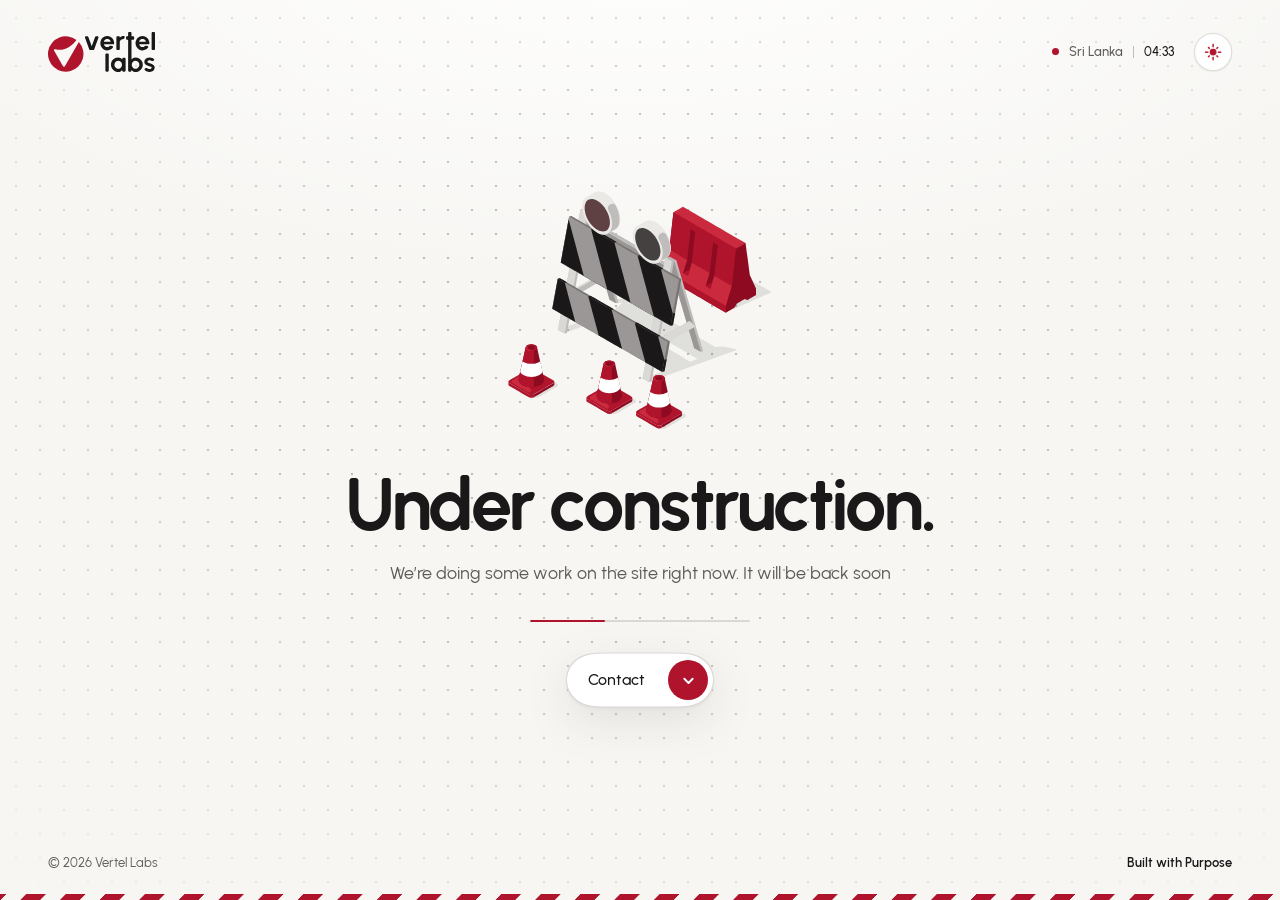
==== commit a138790a: "fix blob delay" ====
--- a/index.html
+++ b/index.html
@@ -35,7 +35,7 @@
   <meta name="twitter:card" content="summary_large_image">
   <script>if(location.search==='?chat')location.replace('https://wa.me/message/AU7N3AUUT7OIB1')</script>
 
-  <link rel="stylesheet" href="css/site.css?v=51">
+  <link rel="stylesheet" href="css/site.css?v=52">
 </head>
 <body class="uc">
 
--- a/css/site.css
+++ b/css/site.css
@@ -271,7 +271,11 @@
 
 /* every piece is placed from the centre */
 .ct-shape, .ct-toggle, .ct-opt { position: absolute; left: 50%; top: 50%; }
-.ct-shape { background: var(--vl-surface); border-radius: 999px; }
+.ct-shape { background: var(--vl-surface); border-radius: 999px; translate: -50% -50%; box-sizing: content-box; padding: 0; }
+/* The liquid shapes move with left/top and change size with width/height/padding - never with an
+   animated translate or scale. Phones hand translate/scale animations to the graphics chip, which
+   skips the liquid filter until the motion stops: the rim and the joins then pop in late. Layout
+   changes make the browser redraw through the filter on every frame, so the liquid stays whole. */
 
 /* closed: everything sits inside the "Contact" pill.
    Closing: the options shrink to drops, get sucked back in, and the pill swells up after
@@ -281,29 +285,34 @@
   translate: -50% -50%;
   transition: width .85s var(--jelly) .3s, height .7s var(--jelly) .34s, translate .6s var(--fling) .2s;
 }
+.ct-shape.p-main {
+  transition: width .85s var(--jelly) .3s, height .7s var(--jelly) .34s, left .6s var(--fling) .2s, top .6s var(--fling) .2s;
+}
 .ct-shape.p-a, .ct-shape.p-b {
-  width: 40px; height: 40px; translate: -50% -50%; border-radius: var(--card-r, 999px);
-  transition: width .42s var(--pull), height .5s var(--pull), translate .55s var(--suck) .1s, scale .35s var(--ease);
+  width: 40px; height: 40px; border-radius: var(--card-r, 999px);
+  transition: width .42s var(--pull), height .5s var(--pull), left .55s var(--suck) .1s, top .55s var(--suck) .1s,
+              padding .35s var(--ease);
 }
 /* corner drops (phones only, see below): empty unless the tile layout gives them a size */
-.ct-shape.p-ai, .ct-shape.p-bi { width: 0; height: 0; translate: -50% -50%; border-radius: 50%;
-  transition: width .3s var(--pull), height .3s var(--pull), translate .55s var(--suck) .1s, scale .3s var(--ease); }
+.ct-shape.p-ai, .ct-shape.p-bi { width: 0; height: 0; border-radius: 50%;
+  transition: width .3s var(--pull), height .3s var(--pull), left .55s var(--suck) .1s, top .55s var(--suck) .1s,
+              padding .3s var(--ease); }
 /* trailing drops: they ride in the neck behind each option and melt away, so the liquid stretches */
-.ct-shape.p-a2, .ct-shape.p-b2 { width: 0; height: 0; translate: -50% -50%; }
+.ct-shape.p-a2, .ct-shape.p-b2 { width: 0; height: 0; }
 .ct.is-open .ct-shape.p-a2 { animation: ct-trail-out .95s var(--fling) both; --tx: var(--ax); --ty: var(--ay); }
 .ct.is-open .ct-shape.p-b2 { animation: ct-trail-out .95s var(--fling) .05s both; --tx: var(--bx); --ty: var(--by); }
 .ct.was-open:not(.is-open) .ct-shape.p-a2 { animation: ct-trail-in .8s var(--suck) both; --tx: var(--ax); --ty: var(--ay); }
 .ct.was-open:not(.is-open) .ct-shape.p-b2 { animation: ct-trail-in .8s var(--suck) .04s both; --tx: var(--bx); --ty: var(--by); }
 @keyframes ct-trail-out {
-  0%   { width: 38px; height: 38px; translate: -50% -50%; }
-  22%  { width: 36px; height: 36px; translate: calc(var(--tx) * .58 - 50%) calc(var(--ty) * .58 - 50%); }
-  55%  { width: 26px; height: 26px; translate: calc(var(--tx) * .5 - 50%)  calc(var(--ty) * .5 - 50%); }
-  100% { width: 0;    height: 0;    translate: calc(var(--tx) * .48 - 50%) calc(var(--ty) * .48 - 50%); }
+  0%   { width: 38px; height: 38px; left: 50%; top: 50%; }
+  22%  { width: 36px; height: 36px; left: calc(50% + var(--tx) * .58); top: calc(50% + var(--ty) * .58); }
+  55%  { width: 26px; height: 26px; left: calc(50% + var(--tx) * .5);  top: calc(50% + var(--ty) * .5); }
+  100% { width: 0;    height: 0;    left: calc(50% + var(--tx) * .48); top: calc(50% + var(--ty) * .48); }
 }
 @keyframes ct-trail-in {
-  0%   { width: 0;    height: 0;    translate: calc(var(--tx) * .5 - 50%)  calc(var(--ty) * .5 - 50%); }
-  40%  { width: 28px; height: 28px; translate: calc(var(--tx) * .4 - 50%)  calc(var(--ty) * .4 - 50%); }
-  100% { width: 30px; height: 30px; translate: -50% -50%; }
+  0%   { width: 0;    height: 0;    left: calc(50% + var(--tx) * .5);  top: calc(50% + var(--ty) * .5); }
+  40%  { width: 28px; height: 28px; left: calc(50% + var(--tx) * .4);  top: calc(50% + var(--ty) * .4); }
+  100% { width: 30px; height: 30px; left: 50%; top: 50%; }
 }
 
 /* the button: "Contact" + the round mark; the mark turns + into × */
@@ -379,8 +388,10 @@
   /* Hovering swells the whole blob a little — the corner drop with it — and the icon only
      deepens in colour. No tilt and no spring: it moves the same calm way as everything else. */
   .ct-opt:hover .ct-ico { background: var(--vl-accent-hover); }
-  .ct:has(.p-a:hover) :is(.ct-shape.p-a, .ct-shape.p-ai),
-  .ct:has(.p-b:hover) :is(.ct-shape.p-b, .ct-shape.p-bi) { scale: 1.03; }
+  .ct:has(.p-a:hover) .ct-shape.p-a, .ct:has(.p-b:hover) .ct-shape.p-b {
+    padding: calc(var(--card-h) * .015) calc(var(--card-w) * .015);
+  }
+  .ct:has(.p-a:hover) .ct-shape.p-ai, .ct:has(.p-b:hover) .ct-shape.p-bi { padding: .7px; }
 }
 
 /* ── open ──
@@ -404,6 +415,20 @@
   80%  { scale: .985 1.015; }
   100% { scale: 1 1; }
 }
+:is(.ct.is-open, :root:not(.js) .ct) .ct-shape.p-main {
+  translate: -50% -50%; left: calc(50% + var(--kx)); top: calc(50% + var(--ky));
+  transition: width .5s var(--settle) .05s, height .5s var(--settle) .05s, left .6s var(--fling) .05s, top .6s var(--fling) .05s;
+  animation: ct-boing-drop .8s var(--ease) .6s;
+}
+/* the same wobble as ct-boing, made with the drop's size so the liquid filter follows it */
+@keyframes ct-boing-drop {
+  0%   { width: var(--knob);               height: var(--knob); }
+  20%  { width: calc(var(--knob) * 1.16);  height: calc(var(--knob) * .86); }
+  40%  { width: calc(var(--knob) * .9);    height: calc(var(--knob) * 1.1); }
+  60%  { width: calc(var(--knob) * 1.05);  height: calc(var(--knob) * .96); }
+  80%  { width: calc(var(--knob) * .985);  height: calc(var(--knob) * 1.015); }
+  100% { width: var(--knob);               height: var(--knob); }
+}
 :is(.ct.is-open, :root:not(.js) .ct) .ct-label { opacity: 0; transition: opacity .12s var(--ease); }
 :is(.ct.is-open, :root:not(.js) .ct) .ct-x {
   translate: -50% -50%; rotate: 180deg;
@@ -412,10 +437,11 @@
 :is(.ct.is-open, :root:not(.js) .ct) .ct-shape.p-a,
 :is(.ct.is-open, :root:not(.js) .ct) .ct-shape.p-b {
   width: var(--card-w); height: var(--card-h);
-  transition: translate .95s var(--fling-soft), width 1s var(--jelly) .16s, height .8s var(--jelly) .12s, scale .35s var(--ease);
-}
-:is(.ct.is-open, :root:not(.js) .ct) .ct-shape.p-a { translate: calc(var(--ax) - 50%) calc(var(--ay) - 50%); }
-:is(.ct.is-open, :root:not(.js) .ct) .ct-shape.p-b { translate: calc(var(--bx) - 50%) calc(var(--by) - 50%); transition-delay: .05s, .21s, .17s, 0s; }
+  transition: left .95s var(--fling-soft), top .95s var(--fling-soft), width 1s var(--jelly) .16s, height .8s var(--jelly) .12s,
+              padding .35s var(--ease);
+}
+:is(.ct.is-open, :root:not(.js) .ct) .ct-shape.p-a { left: calc(50% + var(--ax)); top: calc(50% + var(--ay)); }
+:is(.ct.is-open, :root:not(.js) .ct) .ct-shape.p-b { left: calc(50% + var(--bx)); top: calc(50% + var(--by)); transition-delay: .05s, .05s, .21s, .17s, 0s; }
 :is(.ct.is-open, :root:not(.js) .ct) .ct-opt {
   width: var(--card-w); height: var(--card-h);
   opacity: 1; visibility: visible; pointer-events: auto;
@@ -502,11 +528,11 @@
   }
   .ct.is-open .ct-shape.p-ai, .ct.is-open .ct-shape.p-bi {
     width: 46px; height: 46px;
-    transition: width .6s var(--jelly) .38s, height .6s var(--jelly) .38s, translate .95s var(--fling-soft),
-                scale .3s var(--ease);
-  }
-  .ct.is-open .ct-shape.p-ai { translate: calc(var(--aix) - 50%) calc(var(--aiy) - 50%); }
-  .ct.is-open .ct-shape.p-bi { translate: calc(var(--bix) - 50%) calc(var(--biy) - 50%); transition-delay: .43s, .43s, .05s, 0s; }
+    transition: width .6s var(--jelly) .38s, height .6s var(--jelly) .38s,
+                left .95s var(--fling-soft), top .95s var(--fling-soft), padding .3s var(--ease);
+  }
+  .ct.is-open .ct-shape.p-ai { left: calc(50% + var(--aix)); top: calc(50% + var(--aiy)); }
+  .ct.is-open .ct-shape.p-bi { left: calc(50% + var(--bix)); top: calc(50% + var(--biy)); transition-delay: .43s, .43s, .05s, .05s, 0s; }
   .ct-name { font-size: 15px; }
   .ct-addr { font-size: clamp(10px, 3.1vw, 12.5px); max-width: 100%; }
   /* the tiles cover the progress line, so it steps aside */
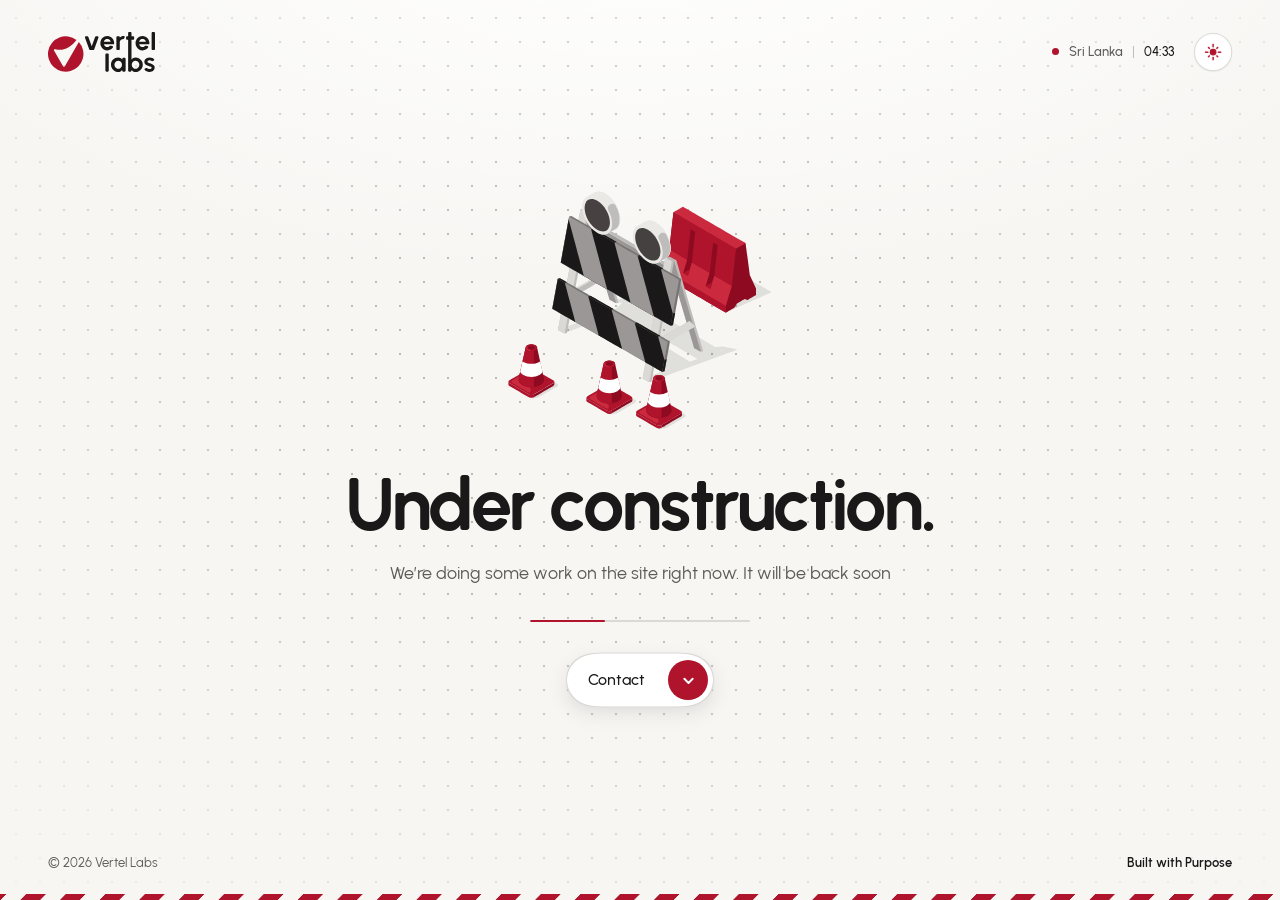
==== commit fa7cd973: "blob stucking fix v1" ====
--- a/index.html
+++ b/index.html
@@ -35,7 +35,7 @@
   <meta name="twitter:card" content="summary_large_image">
   <script>if(location.search==='?chat')location.replace('https://wa.me/message/AU7N3AUUT7OIB1')</script>
 
-  <link rel="stylesheet" href="css/site.css?v=52">
+  <link rel="stylesheet" href="css/site.css?v=53">
 </head>
 <body class="uc">
 
@@ -145,15 +145,20 @@
   </footer>
 
   <!-- the liquid: blur the shapes, then cut the blur back to a hard edge, so shapes that come
-       close melt into one; then a 1px rim in the border colour around the whole blob -->
+       close melt into one; then a 1px rim in the border colour around the whole blob, and a soft
+       shadow under it made from the same blur (moved down a little), so it costs almost nothing.
+       The filter works only inside the liquid's own box (which already leaves room for the blur). -->
   <svg class="defs" width="0" height="0" aria-hidden="true" focusable="false">
-    <filter id="vl-goo" x="-20%" y="-40%" width="140%" height="180%" color-interpolation-filters="sRGB">
+    <filter id="vl-goo" x="0" y="0" width="100%" height="100%" color-interpolation-filters="sRGB">
       <feGaussianBlur in="SourceGraphic" stdDeviation="9" result="blur"/>
       <feColorMatrix in="blur" type="matrix" values="1 0 0 0 0  0 1 0 0 0  0 0 1 0 0  0 0 0 24 -11" result="goo"/>
       <feMorphology in="goo" operator="dilate" radius="1" result="rim-shape"/>
       <feFlood class="goo-rim" result="rim-colour"/>
       <feComposite in="rim-colour" in2="rim-shape" operator="in" result="rim"/>
-      <feMerge><feMergeNode in="rim"/><feMergeNode in="goo"/></feMerge>
+      <feOffset in="blur" dy="7" result="shadow-shape"/>
+      <feFlood class="goo-shadow" result="shadow-colour"/>
+      <feComposite in="shadow-colour" in2="shadow-shape" operator="in" result="shadow"/>
+      <feMerge><feMergeNode in="shadow"/><feMergeNode in="rim"/><feMergeNode in="goo"/></feMerge>
     </filter>
   </svg>
 
--- a/css/site.css
+++ b/css/site.css
@@ -263,10 +263,12 @@
 .ct-goo {
   position: absolute; pointer-events: none;
   inset: -50px calc((var(--main-w) - var(--card-w) * 2 - var(--knob) - var(--gap) * 2) / 2 - 24px);
-  filter: url(#vl-goo) drop-shadow(0 1px 1px color-mix(in srgb, var(--vl-ink) 5%, transparent))
-                       drop-shadow(0 14px 22px color-mix(in srgb, var(--vl-ink) 9%, transparent));
+  /* Only the liquid filter. Its shadow is made inside the filter (see index.html): CSS drop-shadows
+     here were two more full redraws of the blob on every frame, which made phones stutter. */
+  filter: url(#vl-goo);
 }
 .goo-rim { flood-color: var(--vl-border); }
+.goo-shadow { flood-color: var(--vl-ink); flood-opacity: .1; }
 .defs { position: absolute; width: 0; height: 0; overflow: hidden; }
 
 /* every piece is placed from the centre */
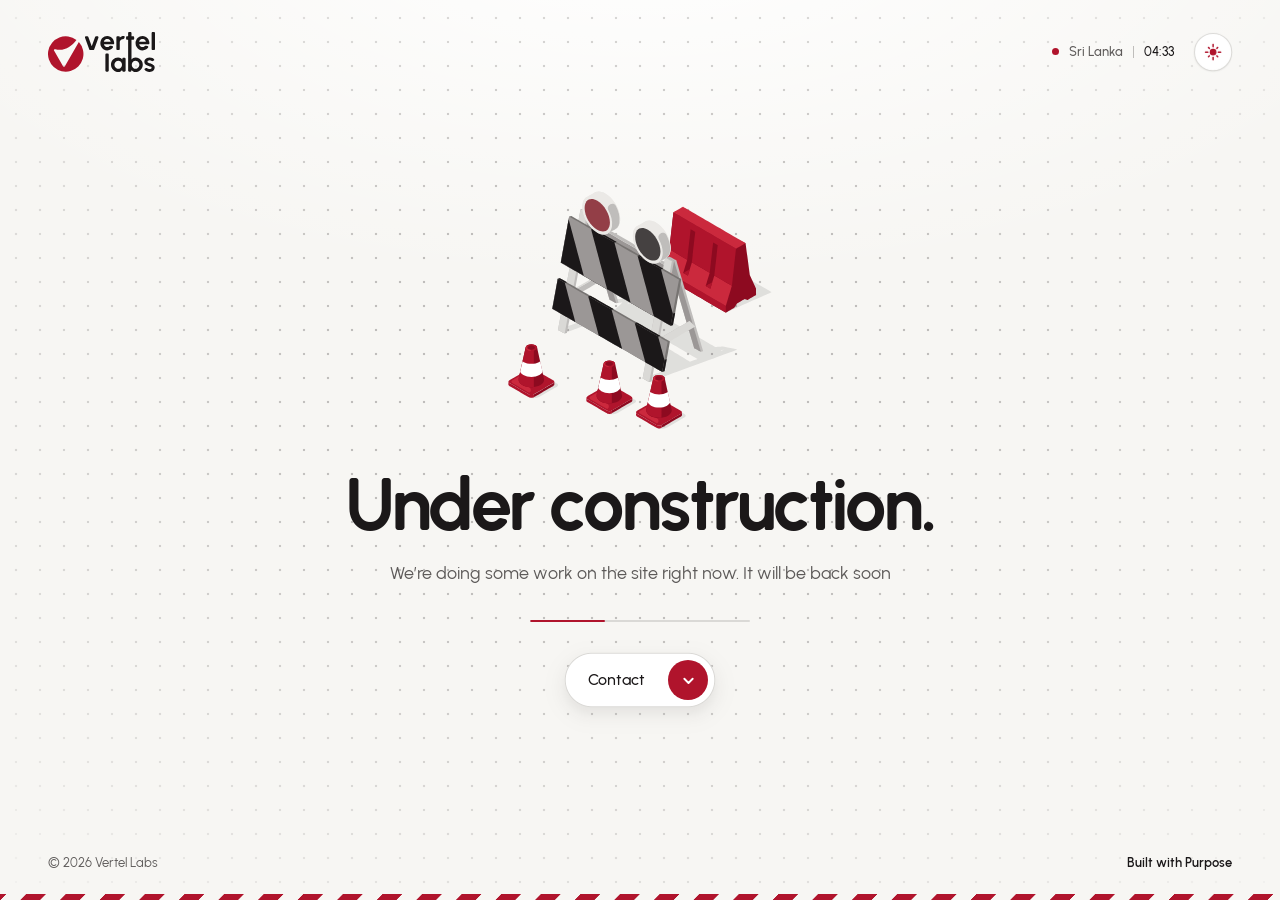
==== commit 7850d37d: "blob peices left outfix" ====
--- a/index.html
+++ b/index.html
@@ -35,7 +35,7 @@
   <meta name="twitter:card" content="summary_large_image">
   <script>if(location.search==='?chat')location.replace('https://wa.me/message/AU7N3AUUT7OIB1')</script>
 
-  <link rel="stylesheet" href="css/site.css?v=53">
+  <link rel="stylesheet" href="css/site.css?v=54">
 </head>
 <body class="uc">
 
@@ -162,6 +162,6 @@
     </filter>
   </svg>
 
-  <script src="js/site.js?v=15" defer></script>
+  <script src="js/site.js?v=20" defer></script>
 </body>
 </html>
--- a/css/site.css
+++ b/css/site.css
@@ -269,6 +269,10 @@
 }
 .goo-rim { flood-color: var(--vl-border); }
 .goo-shadow { flood-color: var(--vl-ink); flood-opacity: .1; }
+/* When site.js can paint the liquid on a canvas, the shapes still move (they are what it reads)
+   but are not drawn themselves, and the SVG filter is switched off. */
+.ct.has-canvas .ct-goo { filter: none; opacity: 0; }
+.ct-canvas { position: absolute; pointer-events: none; }
 .defs { position: absolute; width: 0; height: 0; overflow: hidden; }
 
 /* every piece is placed from the centre */
